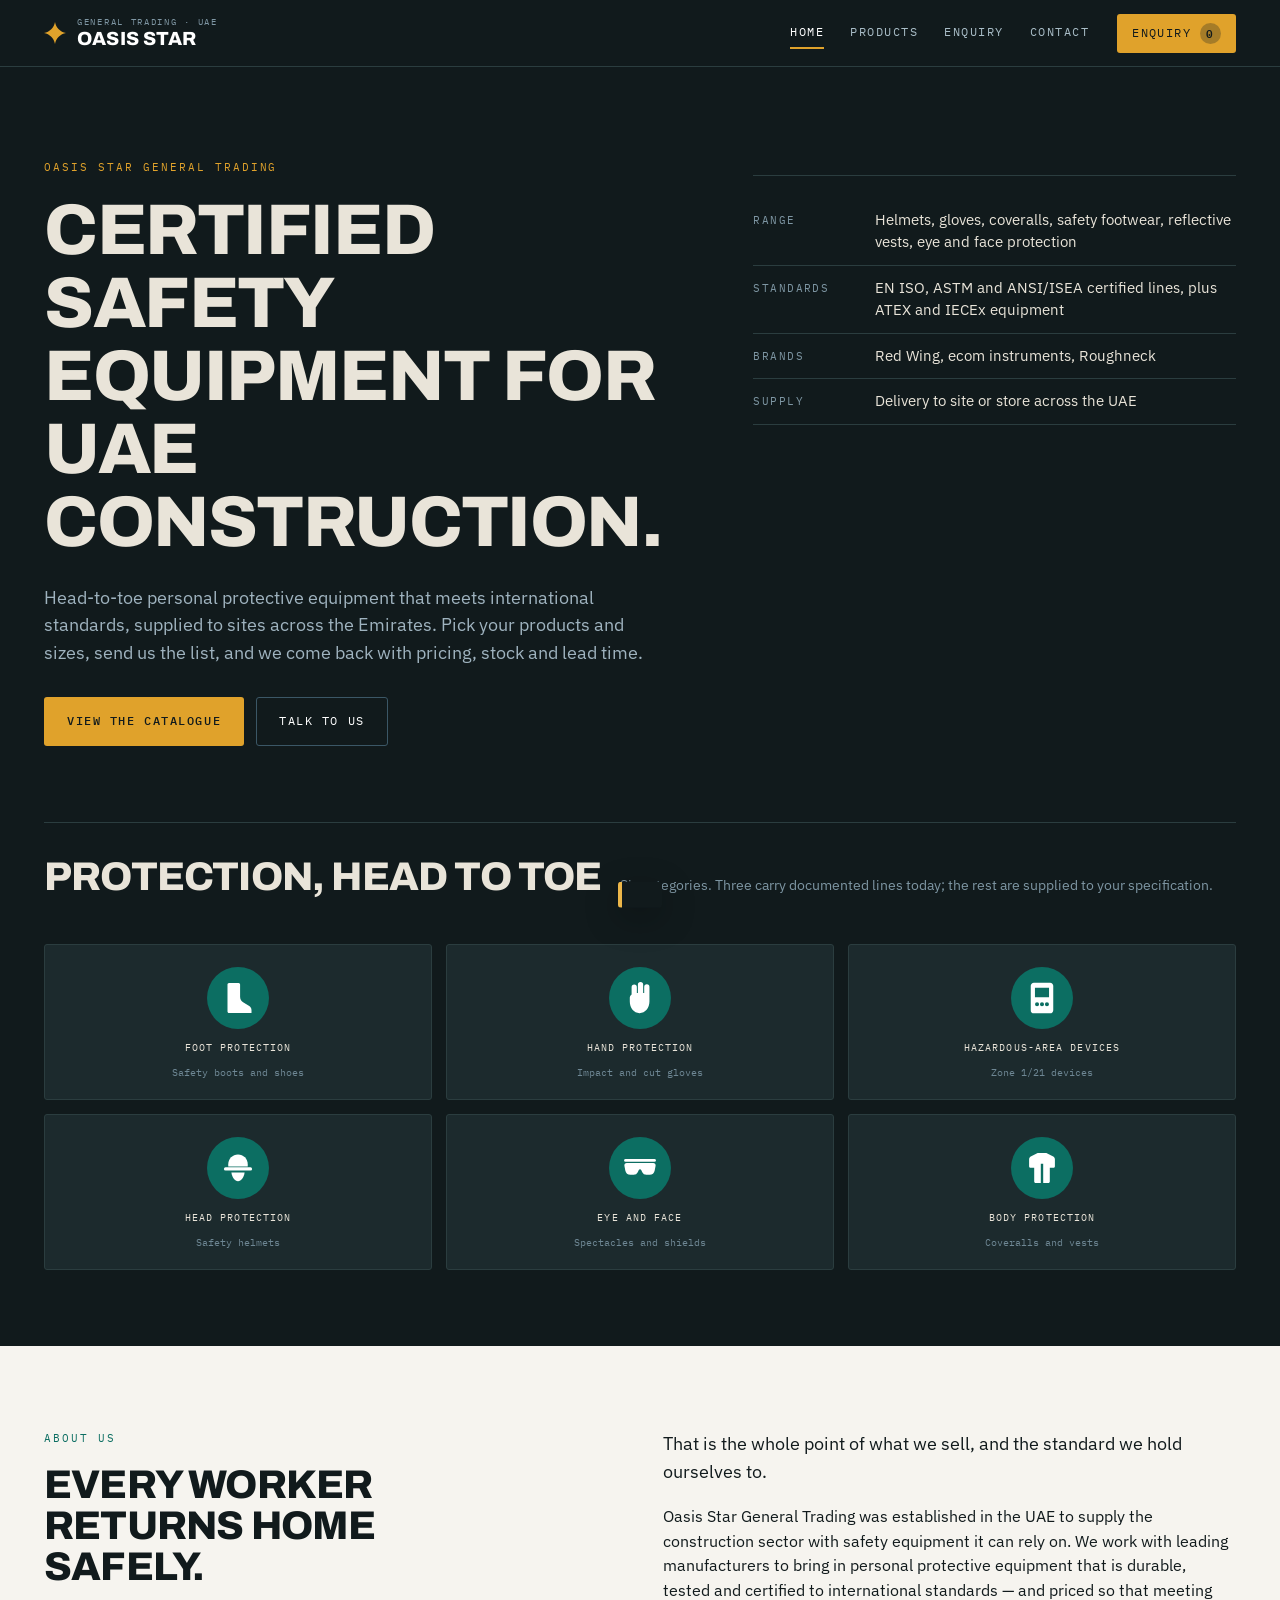
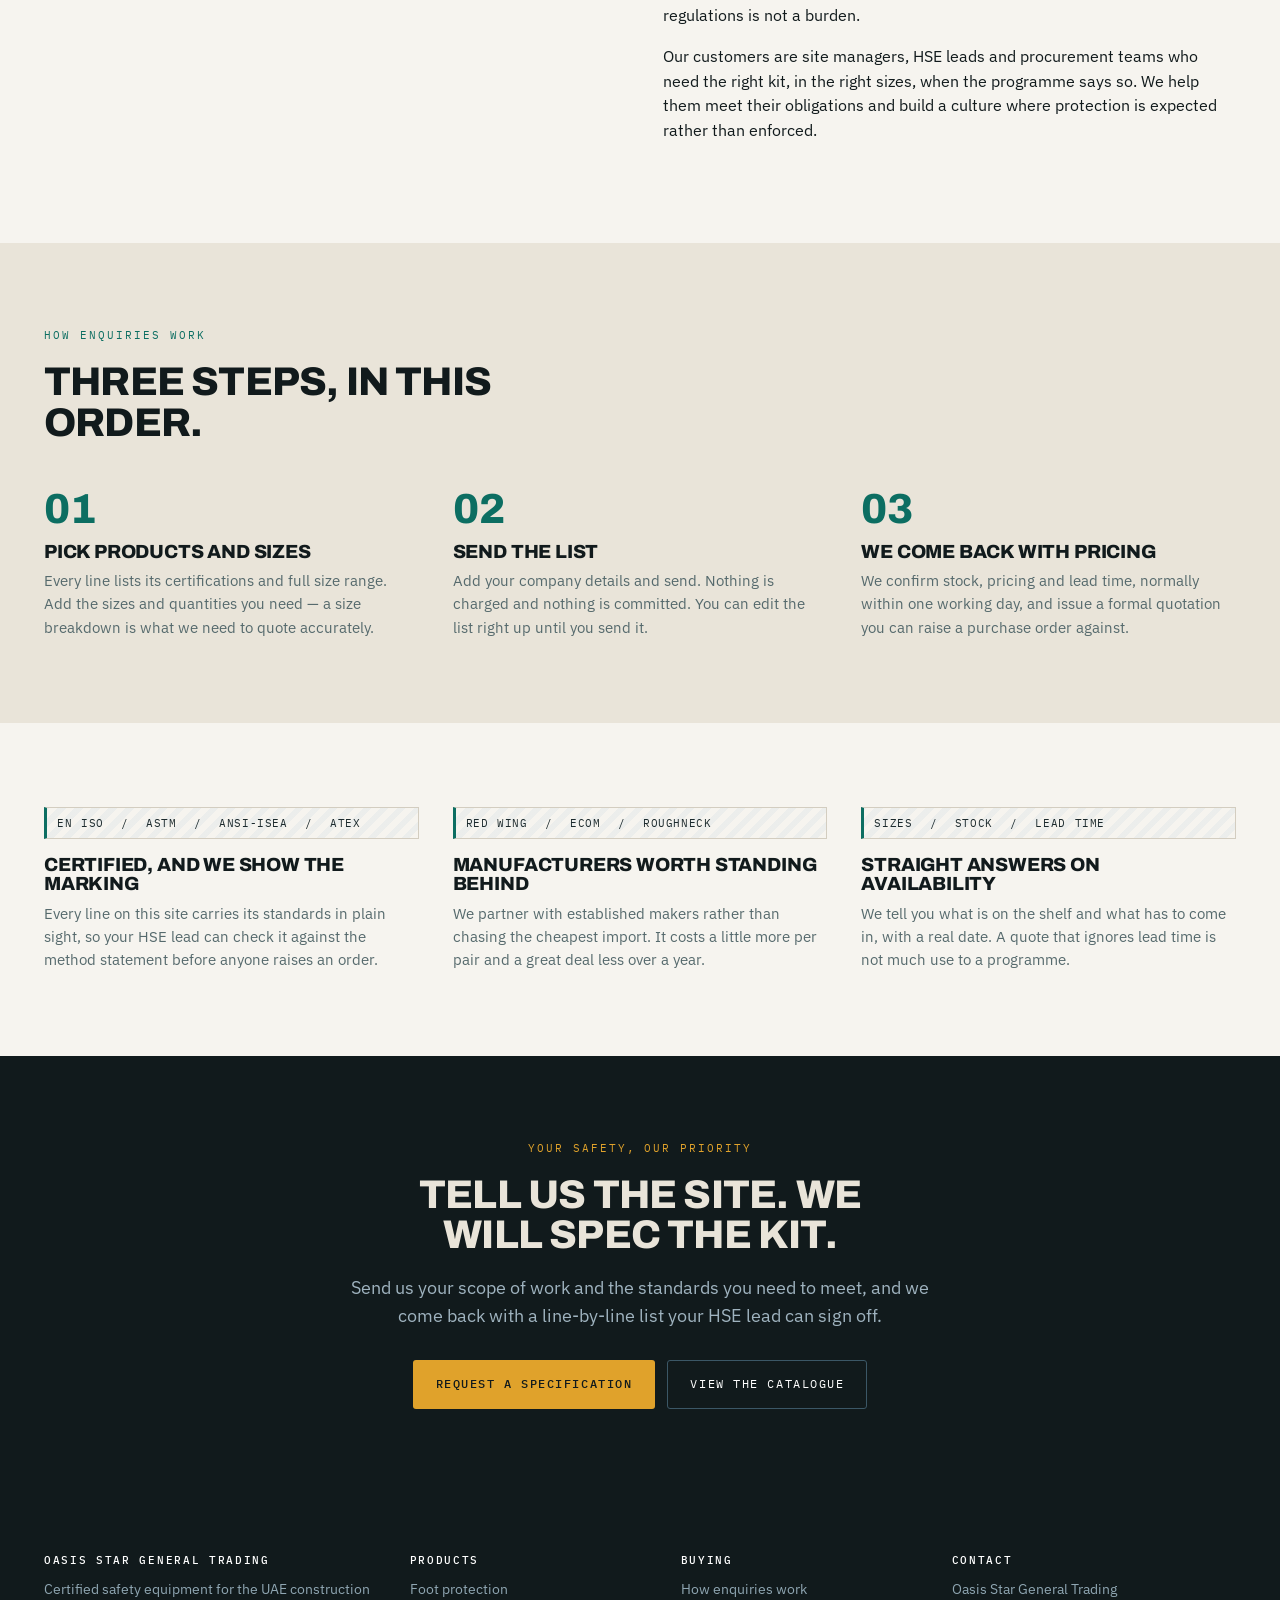
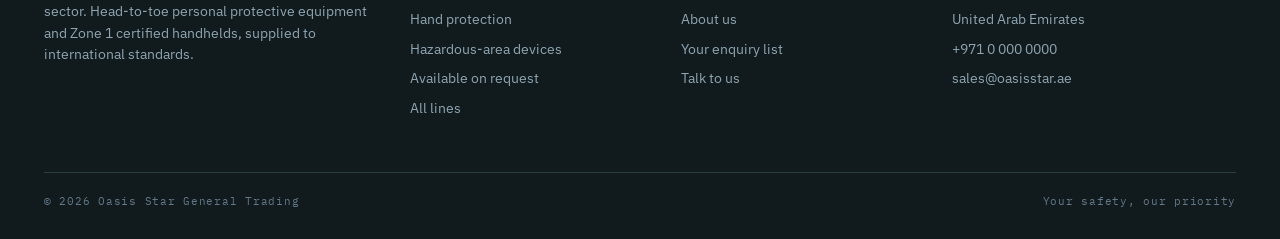
==== site/index.html @ 6cdf119e "Import Oasis Star site and remove discontinued Ex-Handy 10 Bring the site source into the repo at si" ====
<!DOCTYPE html>
<html lang="en">
<head>
<meta charset="utf-8">
<meta name="viewport" content="width=device-width, initial-scale=1">
<title>Oasis Star General Trading — certified safety equipment, UAE</title>
<meta name="description" content="Certified personal protective equipment for the UAE construction sector. Helmets, gloves, coveralls, safety footwear, reflective vests, eye and face protection, and Zone 1 certified handhelds.">
<meta property="og:title" content="Oasis Star General Trading — certified safety equipment, UAE">
<meta property="og:description" content="Certified personal protective equipment for the UAE construction sector. Helmets, gloves, coveralls, safety footwear, reflective vests, eye and face protection, and Zone 1 certified handhelds.">
<meta property="og:type" content="website">
<meta name="theme-color" content="#111A1C">
<link rel="icon" href="favicon.svg" type="image/svg+xml">
<link rel="preconnect" href="https://fonts.googleapis.com">
<link rel="preconnect" href="https://fonts.gstatic.com" crossorigin>
<link href="https://fonts.googleapis.com/css2?family=Archivo:wght@600;800&family=IBM+Plex+Mono:wght@400;500&family=IBM+Plex+Sans:wght@400;500;600&display=swap" rel="stylesheet">
<link rel="stylesheet" href="assets/css/site.css">
</head>
<body>
<a class="skip" href="#main">Skip to content</a>
<header class="masthead">
  <div class="masthead__in">
    <a class="brand" href="index.html">
      <svg class="brand__flame" viewBox="0 0 28 28" aria-hidden="true">
        <path fill="#E0A22B" d="M14 0c1.2 7.2 6.8 12.8 14 14-7.2 1.2-12.8 6.8-14 14-1.2-7.2-6.8-12.8-14-14C7.2 12.8 12.8 7.2 14 0z"/>
      </svg>
      <span class="brand__txt">
        <span class="brand__parent">General Trading &middot; UAE</span>
        <span class="brand__name">Oasis Star</span>
      </span>
    </a>
    <button class="burger" id="burger" aria-expanded="false" aria-controls="nav">Menu</button>
    <nav class="nav" id="nav" aria-label="Main">
      <a href="index.html" aria-current="page">Home</a>
      <a href="products.html">Products</a>
      <a href="enquiry.html">Enquiry</a>
      <a href="contact.html">Contact</a>
    </nav>
    <a class="tally" href="enquiry.html">
      <span class="tally__txt">Enquiry</span>
      <span class="tally__n" data-tally data-empty="true">0</span>
    </a>
  </div>
</header>

<main id="main">

  <section class="dark hero">
    <div class="wrap">
      <div class="hero__grid">
        <div>
          <span class="eyebrow">Oasis Star General Trading</span>
          <h1>Certified safety equipment for UAE construction.</h1>
          <p class="lede">Head-to-toe personal protective equipment that meets international standards, supplied to sites across the Emirates. Pick your products and sizes, send us the list, and we come back with pricing, stock and lead time.</p>
          <div class="actions">
            <a class="btn btn--primary" href="products.html">View the catalogue</a>
            <a class="btn btn--ghost" href="contact.html">Talk to us</a>
          </div>
        </div>

        <dl class="hero__facts">
          <div class="hero__fact"><dt>Range</dt><dd>Helmets, gloves, coveralls, safety footwear, reflective vests, eye and face protection</dd></div>
          <div class="hero__fact"><dt>Standards</dt><dd>EN ISO, ASTM and ANSI/ISEA certified lines, plus ATEX and IECEx equipment</dd></div>
          <div class="hero__fact"><dt>Brands</dt><dd>Red Wing, ecom instruments, Roughneck</dd></div>
          <div class="hero__fact"><dt>Supply</dt><dd>Delivery to site or store across the UAE</dd></div>
        </dl>
      </div>

      <!-- Category board: mandatory-action signage, used as the way in. -->
      <div class="gate">
        <div class="gate__head">
          <h2>Protection, head to toe</h2>
          <p>Six categories. Three carry documented lines today; the rest are supplied to your specification.</p>
        </div>
        <div class="gate__grid" style="grid-template-columns:repeat(3,1fr)">
          <a class="disc" href="products.html?cat=foot"><span class="disc__sign"><svg><use href="#pic-foot"></use></svg></span><span class="disc__label">Foot protection</span><span class="disc__n">Safety boots and shoes</span></a>
          <a class="disc" href="products.html?cat=hand"><span class="disc__sign"><svg><use href="#pic-hand"></use></svg></span><span class="disc__label">Hand protection</span><span class="disc__n">Impact and cut gloves</span></a>
          <a class="disc" href="products.html?cat=exdev"><span class="disc__sign"><svg><use href="#pic-gas"></use></svg></span><span class="disc__label">Hazardous-area devices</span><span class="disc__n">Zone 1/21 devices</span></a>
          <a class="disc" href="products.html?cat=head"><span class="disc__sign"><svg><use href="#pic-head"></use></svg></span><span class="disc__label">Head protection</span><span class="disc__n">Safety helmets</span></a>
          <a class="disc" href="products.html?cat=eye"><span class="disc__sign"><svg><use href="#pic-eye"></use></svg></span><span class="disc__label">Eye and face</span><span class="disc__n">Spectacles and shields</span></a>
          <a class="disc" href="products.html?cat=body"><span class="disc__sign"><svg><use href="#pic-body"></use></svg></span><span class="disc__label">Body protection</span><span class="disc__n">Coveralls and vests</span></a>
        </div>
      </div>
    </div>
  </section>

  <section class="section" id="about">
    <div class="wrap">
      <div class="split">
        <div>
          <span class="eyebrow eyebrow--blue">About us</span>
          <h2 style="max-width:16ch">Every worker returns home safely.</h2>
        </div>
        <div>
          <p class="lede" style="color:var(--ink)">That is the whole point of what we sell, and the standard we hold ourselves to.</p>
          <p>Oasis Star General Trading was established in the UAE to supply the construction sector with safety equipment it can rely on. We work with leading manufacturers to bring in personal protective equipment that is durable, tested and certified to international standards &mdash; and priced so that meeting regulations is not a burden.</p>
          <p>Our customers are site managers, HSE leads and procurement teams who need the right kit, in the right sizes, when the programme says so. We help them meet their obligations and build a culture where protection is expected rather than enforced.</p>
        </div>
      </div>
    </div>
  </section>

  <section class="section band" id="how">
    <div class="wrap">
      <span class="eyebrow eyebrow--blue">How enquiries work</span>
      <h2 style="max-width:20ch">Three steps, in this order.</h2>
      <div class="steps" style="margin-top:44px">
        <div class="step">
          <span class="step__n">01</span>
          <h3>Pick products and sizes</h3>
          <p>Every line lists its certifications and full size range. Add the sizes and quantities you need &mdash; a size breakdown is what we need to quote accurately.</p>
        </div>
        <div class="step">
          <span class="step__n">02</span>
          <h3>Send the list</h3>
          <p>Add your company details and send. Nothing is charged and nothing is committed. You can edit the list right up until you send it.</p>
        </div>
        <div class="step">
          <span class="step__n">03</span>
          <h3>We come back with pricing</h3>
          <p>We confirm stock, pricing and lead time, normally within one working day, and issue a formal quotation you can raise a purchase order against.</p>
        </div>
      </div>
    </div>
  </section>

  <section class="section">
    <div class="wrap">
      <div class="steps">
        <div class="step">
          <span class="marking">EN ISO &nbsp;/&nbsp; ASTM &nbsp;/&nbsp; ANSI-ISEA &nbsp;/&nbsp; ATEX</span>
          <h3 style="margin-top:16px">Certified, and we show the marking</h3>
          <p>Every line on this site carries its standards in plain sight, so your HSE lead can check it against the method statement before anyone raises an order.</p>
        </div>
        <div class="step">
          <span class="marking">Red Wing &nbsp;/&nbsp; ecom &nbsp;/&nbsp; Roughneck</span>
          <h3 style="margin-top:16px">Manufacturers worth standing behind</h3>
          <p>We partner with established makers rather than chasing the cheapest import. It costs a little more per pair and a great deal less over a year.</p>
        </div>
        <div class="step">
          <span class="marking">Sizes &nbsp;/&nbsp; Stock &nbsp;/&nbsp; Lead time</span>
          <h3 style="margin-top:16px">Straight answers on availability</h3>
          <p>We tell you what is on the shelf and what has to come in, with a real date. A quote that ignores lead time is not much use to a programme.</p>
        </div>
      </div>
    </div>
  </section>

  <section class="section dark">
    <div class="wrap" style="text-align:center">
      <span class="eyebrow">Your safety, our priority</span>
      <h2 style="max-width:20ch;margin:0 auto 18px">Tell us the site. We will spec the kit.</h2>
      <p class="lede" style="margin:0 auto 6px">Send us your scope of work and the standards you need to meet, and we come back with a line-by-line list your HSE lead can sign off.</p>
      <div class="actions" style="justify-content:center">
        <a class="btn btn--primary" href="contact.html">Request a specification</a>
        <a class="btn btn--ghost" href="products.html">View the catalogue</a>
      </div>
    </div>
  </section>

</main>

<footer class="foot">
  <div class="wrap">
    <div class="foot__grid">
      <div>
        <h4>Oasis Star General Trading</h4>
        <p>Certified safety equipment for the UAE construction sector. Head-to-toe personal protective equipment and Zone 1 certified handhelds, supplied to international standards.</p>
      </div>
      <div>
        <h4>Products</h4>
        <ul>
          <li><a href="products.html?cat=foot">Foot protection</a></li>
          <li><a href="products.html?cat=hand">Hand protection</a></li>
          <li><a href="products.html?cat=exdev">Hazardous-area devices</a></li>
          <li><a href="products.html#request">Available on request</a></li>
          <li><a href="products.html">All lines</a></li>
        </ul>
      </div>
      <div>
        <h4>Buying</h4>
        <ul>
          <li><a href="index.html#how">How enquiries work</a></li>
          <li><a href="index.html#about">About us</a></li>
          <li><a href="enquiry.html">Your enquiry list</a></li>
          <li><a href="contact.html">Talk to us</a></li>
        </ul>
      </div>
      <div>
        <h4>Contact</h4>
        <ul>
          <li>Oasis Star General Trading</li>
          <li>United Arab Emirates</li>
          <li><a href="tel:+9710000000">+971 0 000 0000</a></li>
          <li><a href="mailto:sales@oasisstar.ae">sales@oasisstar.ae</a></li>
        </ul>
      </div>
    </div>
    <div class="foot__bar">
      <span>&copy; 2026 Oasis Star General Trading</span>
      <span>Your safety, our priority</span>
    </div>
  </div>
</footer>

<div class="toast" id="toast" role="status" aria-live="polite"></div>

<script src="assets/js/icons.js"></script>
<script src="assets/js/data.js"></script>
<script src="assets/js/app.js"></script>
</body>
</html>
---- site/assets/css/site.css ----
/* ==========================================================================
   Oasis Star General Trading — safety equipment catalogue and enquiry builder
   Design tokens and components. Edit tokens here to re-skin the whole site.
   ========================================================================== */

:root {
  /* Colour ------------------------------------------------------------- */
  --ink:        #111A1C;   /* near-black slate                           */
  --steel:      #1C2A2D;   /* raised surfaces on dark                    */
  --slate:      #566A6D;   /* secondary text on light                    */
  --mandate:    #0C6E62;   /* oasis teal — pictograms, links             */
  --mandate-d:  #085248;
  --signal:     #E0A22B;   /* safety amber — primary action              */
  --signal-d:   #C4881A;
  --alert:      #C0392B;   /* validation errors only                     */
  --concrete:   #E9E4D9;   /* desert sand surface                        */
  --paper:      #F6F4EF;   /* page background                            */
  --line:       #D3CDC0;   /* hairlines on light                         */
  --line-dark:  #2B3D3F;   /* hairlines on dark                          */
  --amber:      #EDB74A;   /* highlight on dark only                     */
  --white:      #FFFFFF;

  /* Type --------------------------------------------------------------- */
  --f-display: 'Archivo', 'Arial Narrow', 'Helvetica Neue', sans-serif;
  --f-body:    'IBM Plex Sans', system-ui, -apple-system, sans-serif;
  --f-mono:    'IBM Plex Mono', ui-monospace, 'SF Mono', Menlo, monospace;

  /* Space -------------------------------------------------------------- */
  --gut: 24px;
  --max: 1240px;
  --radius: 3px;
}

/* Reset -------------------------------------------------------------- */
*, *::before, *::after { box-sizing: border-box; }
html { -webkit-text-size-adjust: 100%; scroll-behavior: smooth; }
body {
  margin: 0;
  background: var(--paper);
  color: var(--ink);
  font-family: var(--f-body);
  font-size: 16px;
  line-height: 1.55;
  -webkit-font-smoothing: antialiased;
}
img { max-width: 100%; display: block; }
a { color: inherit; }
button, input, select, textarea { font: inherit; color: inherit; }

@media (prefers-reduced-motion: reduce) {
  html { scroll-behavior: auto; }
  *, *::before, *::after {
    animation-duration: .01ms !important;
    transition-duration: .01ms !important;
  }
}

:focus-visible {
  outline: 3px solid var(--mandate);
  outline-offset: 2px;
}

.skip {
  position: absolute; left: -9999px; top: 0; z-index: 200;
  background: var(--mandate); color: #fff; padding: 12px 18px;
  font-family: var(--f-mono); font-size: 13px;
}
.skip:focus { left: 0; }

/* Typography --------------------------------------------------------- */
h1, h2, h3, h4 {
  font-family: var(--f-display);
  font-weight: 800;
  letter-spacing: -0.02em;
  line-height: 1.02;
  margin: 0 0 .5em;
  text-transform: uppercase;
}
h1 { font-size: clamp(38px, 5.6vw, 74px); }
h2 { font-size: clamp(26px, 3.2vw, 40px); }
h3 { font-size: 19px; letter-spacing: -0.01em; }
p  { margin: 0 0 1em; }

.eyebrow {
  font-family: var(--f-mono);
  font-size: 11px;
  letter-spacing: .18em;
  text-transform: uppercase;
  color: var(--signal);
  margin: 0 0 18px;
  display: block;
}
.eyebrow--blue { color: var(--mandate); }
.eyebrow--muted { color: var(--slate); }

.lede { font-size: 18px; color: var(--slate); max-width: 56ch; }
.dark .lede { color: #9FB3BF; }

/* Marking strip — the signature device.
   Mimics the compliance markings moulded into real PPE. ---------------- */
.marking {
  font-family: var(--f-mono);
  font-size: 10.5px;
  letter-spacing: .06em;
  text-transform: uppercase;
  color: var(--steel);
  border: 1px solid var(--line);
  border-left: 3px solid var(--mandate);
  background: repeating-linear-gradient(
    -45deg, transparent 0 6px, rgba(11,95,165,.045) 6px 12px);
  padding: 7px 10px;
  display: block;
  word-spacing: .1em;
}
.dark .marking {
  color: #B9CBD6;
  border-color: var(--line-dark);
  border-left-color: var(--mandate);
  background: repeating-linear-gradient(
    -45deg, transparent 0 6px, rgba(255,255,255,.035) 6px 12px);
}

/* Layout ------------------------------------------------------------- */
.wrap { max-width: var(--max); margin: 0 auto; padding: 0 var(--gut); }
.section { padding: 84px 0; }
.section--tight { padding: 56px 0; }
.dark { background: var(--ink); color: var(--concrete); }
.band { background: var(--concrete); }
.rule { height: 1px; background: var(--line); border: 0; margin: 0; }

/* Header ------------------------------------------------------------- */
.masthead {
  position: sticky; top: 0; z-index: 60;
  background: var(--ink);
  border-bottom: 1px solid var(--line-dark);
}
.masthead__in {
  max-width: var(--max); margin: 0 auto; padding: 0 var(--gut);
  height: 66px; display: flex; align-items: center; gap: 28px;
}
.brand { display: flex; align-items: center; gap: 11px; text-decoration: none; }
.brand__flame { width: 22px; height: 26px; flex: none; }
.brand__txt { display: flex; flex-direction: column; line-height: 1; }
.brand__parent {
  font-family: var(--f-mono); font-size: 8.5px; letter-spacing: .2em;
  color: #7E96A3; text-transform: uppercase; margin-bottom: 3px;
}
.brand__name {
  font-family: var(--f-display); font-weight: 800; font-size: 19px;
  letter-spacing: .01em; color: #fff; text-transform: uppercase;
}

.nav { display: flex; gap: 26px; margin-left: auto; }
.nav a {
  font-family: var(--f-mono); font-size: 11.5px; letter-spacing: .13em;
  text-transform: uppercase; color: #A9BDC7; text-decoration: none;
  padding: 6px 0; border-bottom: 2px solid transparent;
  transition: color .15s, border-color .15s;
}
.nav a:hover { color: #fff; }
.nav a[aria-current="page"] { color: #fff; border-bottom-color: var(--signal); }

.tally {
  display: inline-flex; align-items: center; gap: 9px;
  background: var(--signal); color: var(--ink); text-decoration: none;
  padding: 9px 15px; border-radius: var(--radius);
  font-family: var(--f-mono); font-size: 11.5px; letter-spacing: .12em;
  text-transform: uppercase; white-space: nowrap;
  transition: background .15s;
}
.tally:hover { background: var(--signal-d); }
.tally__n {
  background: var(--ink); color: #fff;
  min-width: 21px; height: 21px; border-radius: 11px;
  display: inline-grid; place-items: center;
  font-size: 11px; font-weight: 600; padding: 0 6px;
}
.tally__n[data-empty="true"] { background: rgba(16,25,31,.28); color: var(--ink); }

.burger {
  display: none; margin-left: auto; background: none; border: 1px solid var(--line-dark);
  color: #fff; padding: 8px 11px; border-radius: var(--radius); cursor: pointer;
  font-family: var(--f-mono); font-size: 11px; letter-spacing: .12em;
}

/* Hero --------------------------------------------------------------- */
.hero { padding: 92px 0 0; }
.hero h1 { max-width: 15ch; margin-bottom: 24px; }
.hero__grid { display: grid; grid-template-columns: 1.15fr .85fr; gap: 56px; align-items: start; }
.hero__facts { border-top: 1px solid var(--line-dark); padding-top: 22px; }
.hero__fact { display: flex; gap: 14px; padding: 11px 0; border-bottom: 1px solid var(--line-dark); }
.hero__fact dt {
  font-family: var(--f-mono); font-size: 10.5px; letter-spacing: .14em;
  text-transform: uppercase; color: #7E96A3; width: 108px; flex: none; padding-top: 3px;
}
.hero__fact dd { margin: 0; font-size: 14.5px; color: var(--concrete); }

.actions { display: flex; flex-wrap: wrap; gap: 12px; margin-top: 30px; }

/* Buttons ------------------------------------------------------------ */
.btn {
  display: inline-flex; align-items: center; gap: 9px;
  font-family: var(--f-mono); font-size: 12px; letter-spacing: .13em;
  text-transform: uppercase; text-decoration: none;
  padding: 14px 22px; border-radius: var(--radius);
  border: 1px solid transparent; cursor: pointer;
  transition: background .15s, color .15s, border-color .15s;
}
.btn--primary { background: var(--signal); color: var(--ink); font-weight: 500; }
.btn--primary:hover { background: var(--signal-d); }
.btn--ghost { background: transparent; color: #fff; border-color: #3B5766; }
.btn--ghost:hover { border-color: #fff; }
.btn--dark { background: var(--ink); color: #fff; }
.btn--dark:hover { background: var(--steel); }
.btn--quiet { background: transparent; color: var(--ink); border-color: var(--line); }
.btn--quiet:hover { border-color: var(--ink); }
.btn[disabled] { opacity: .45; cursor: not-allowed; }

/* Gate board — mandatory-action pictograms as navigation -------------- */
.gate { margin-top: 76px; border-top: 1px solid var(--line-dark); padding: 34px 0 76px; }
.gate__head { display: flex; align-items: baseline; gap: 18px; flex-wrap: wrap; margin-bottom: 26px; }
.gate__head p { margin: 0; font-size: 14px; color: #7E96A3; }
.gate__grid { display: grid; grid-template-columns: repeat(5, 1fr); gap: 14px; }
.disc {
  display: flex; flex-direction: column; align-items: center; gap: 12px;
  text-decoration: none; padding: 22px 8px 18px;
  border: 1px solid var(--line-dark); border-radius: var(--radius);
  background: var(--steel);
  transition: border-color .15s, transform .15s, background .15s;
}
.disc:hover { border-color: var(--mandate); background: #17394B; transform: translateY(-2px); }
.disc__sign {
  width: 62px; height: 62px; border-radius: 50%;
  background: var(--mandate); display: grid; place-items: center; flex: none;
}
.disc__sign svg { width: 36px; height: 36px; fill: #fff; }
.disc__label {
  font-family: var(--f-mono); font-size: 10px; letter-spacing: .11em;
  text-transform: uppercase; color: var(--concrete); text-align: center; line-height: 1.35;
}
.disc__n { font-size: 9.5px; color: #6E8794; font-family: var(--f-mono); }

/* Steps — numbered because the order carries meaning ------------------ */
.steps { display: grid; grid-template-columns: repeat(3, 1fr); gap: 34px; }
.step__n {
  font-family: var(--f-display); font-weight: 800; font-size: 42px;
  color: var(--mandate); line-height: 1; margin-bottom: 12px; display: block;
}
.step h3 { margin-bottom: 8px; }
.step p { font-size: 15px; color: var(--slate); margin: 0; }

/* Product sheets -------------------------------------------------------------- */
.quote { display: grid; grid-template-columns: 1.35fr .95fr; gap: 46px; align-items: start; }
.lines { border-top: 2px solid var(--ink); }
.line { display: grid; grid-template-columns: 54px 1fr auto; gap: 16px; padding: 18px 0; border-bottom: 1px solid var(--line); align-items: start; }
.line__sign { width: 46px; height: 46px; border-radius: 50%; background: var(--mandate); display: grid; place-items: center; }
.line__sign svg { width: 26px; height: 26px; fill: #fff; }
.line__name { font-weight: 600; margin: 0 0 4px; }
.line__meta { font-family: var(--f-mono); font-size: 11px; color: var(--slate); letter-spacing: .06em; margin: 0 0 9px; }
.line__ctrl { display: flex; align-items: center; gap: 12px; }
.link-danger {
  background: none; border: 0; padding: 0; cursor: pointer;
  font-family: var(--f-mono); font-size: 11px; letter-spacing: .1em;
  text-transform: uppercase; color: var(--slate); text-decoration: underline;
}
.link-danger:hover { color: var(--alert); }
.line__sum { text-align: right; font-family: var(--f-mono); font-size: 14px; white-space: nowrap; }

.totals { border-top: 2px solid var(--ink); margin-top: 26px; padding-top: 16px; }
.totals__row { display: flex; justify-content: space-between; padding: 7px 0; font-family: var(--f-mono); font-size: 13px; }
.totals__row--big { font-family: var(--f-display); font-weight: 800; font-size: 26px; padding-top: 14px; border-top: 1px solid var(--line); margin-top: 8px; }

.panel { background: #fff; border: 1px solid var(--line); border-radius: var(--radius); padding: 26px; }
.panel--sticky { position: sticky; top: 90px; }

.field { margin-bottom: 16px; }
.field label {
  display: block; font-family: var(--f-mono); font-size: 10.5px; letter-spacing: .14em;
  text-transform: uppercase; color: var(--slate); margin-bottom: 6px;
}
.field input, .field select, .field textarea {
  width: 100%; padding: 11px 12px; border: 1px solid var(--line);
  border-radius: var(--radius); background: var(--paper); font-size: 15px;
}
.field input:focus, .field select:focus, .field textarea:focus { background: #fff; }
.field textarea { min-height: 96px; resize: vertical; }
.field--half { display: grid; grid-template-columns: 1fr 1fr; gap: 14px; }
.hint { font-size: 12.5px; color: var(--slate); margin: 6px 0 0; }
.err { color: var(--alert); font-size: 12.5px; margin: 6px 0 0; display: none; font-family: var(--f-mono); }
.field[data-invalid="true"] input,
.field[data-invalid="true"] select { border-color: var(--alert); }
.field[data-invalid="true"] .err { display: block; }

.receipt { border: 1px solid var(--mandate); border-left: 4px solid var(--mandate); background: #fff; padding: 26px; }
.receipt__ref { font-family: var(--f-mono); font-size: 22px; letter-spacing: .08em; color: var(--mandate); margin: 6px 0 16px; }

/* Contact ------------------------------------------------------------ */
.split { display: grid; grid-template-columns: 1fr 1fr; gap: 46px; align-items: start; }
.deets { margin: 0; padding: 0; }
.deets > div { padding: 14px 0; border-bottom: 1px solid var(--line); }
.deets dt {
  font-family: var(--f-mono); font-size: 10.5px; letter-spacing: .14em;
  text-transform: uppercase; color: var(--slate); margin-bottom: 4px;
}
.deets dd { margin: 0; }
.deets a { color: var(--mandate); }

/* Footer ------------------------------------------------------------- */
.foot { background: var(--ink); color: #8FA6B2; padding: 62px 0 30px; font-size: 14px; }
.foot__grid { display: grid; grid-template-columns: 1.4fr 1fr 1fr 1.2fr; gap: 34px; }
.foot h4 {
  font-family: var(--f-mono); font-size: 10.5px; letter-spacing: .16em;
  color: #fff; text-transform: uppercase; font-weight: 500; margin: 0 0 14px;
}
.foot ul { list-style: none; margin: 0; padding: 0; }
.foot li { margin-bottom: 8px; }
.foot a { color: #8FA6B2; text-decoration: none; }
.foot a:hover { color: #fff; text-decoration: underline; }
.foot__bar {
  margin-top: 44px; padding-top: 20px; border-top: 1px solid var(--line-dark);
  display: flex; justify-content: space-between; gap: 18px; flex-wrap: wrap;
  font-family: var(--f-mono); font-size: 10.5px; letter-spacing: .07em; color: #63798A;
}

/* Toast -------------------------------------------------------------- */
.toast {
  position: fixed; left: 50%; bottom: 26px; transform: translate(-50%, 130%);
  background: var(--ink); color: #fff; padding: 13px 20px; border-radius: var(--radius);
  border-left: 4px solid var(--amber); z-index: 90;
  font-family: var(--f-mono); font-size: 12px; letter-spacing: .08em;
  transition: transform .22s ease; box-shadow: 0 10px 34px rgba(0,0,0,.28);
}
.toast[data-show="true"] { transform: translate(-50%, 0); }

/* Responsive --------------------------------------------------------- */
@media (max-width: 1020px) {
  .hero__grid, .quote, .split { grid-template-columns: 1fr; gap: 34px; }
  .gate__grid { grid-template-columns: repeat(4, 1fr); }
  .grid { grid-template-columns: repeat(2, 1fr); }
  .foot__grid { grid-template-columns: 1fr 1fr; }
  .panel--sticky, .filters { position: static; }
}

@media (max-width: 780px) {
  .nav { display: none; }
  .nav[data-open="true"] {
    display: flex; flex-direction: column; gap: 0;
    position: absolute; top: 66px; left: 0; right: 0;
    background: var(--ink); border-bottom: 1px solid var(--line-dark); padding: 8px var(--gut) 16px;
  }
  .nav[data-open="true"] a { padding: 13px 0; border-bottom: 1px solid var(--line-dark); }
  .burger { display: block; }
  .tally { margin-left: 10px; }
  .tally span.tally__txt { display: none; }
  .cat { grid-template-columns: 1fr; }
  .steps { grid-template-columns: 1fr; gap: 26px; }
  .section { padding: 56px 0; }
  .hero { padding: 56px 0 0; }
}

@media (max-width: 560px) {
  .gate__grid { grid-template-columns: repeat(2, 1fr); }
  .grid { grid-template-columns: 1fr; }
  .foot__grid { grid-template-columns: 1fr; }
  .field--half { grid-template-columns: 1fr; }
  .line { grid-template-columns: 1fr; }
  .line__sign { display: none; }
  .line__sum { text-align: left; }
}

@media print {
  .masthead, .foot, .toast, .btn, .add, .stepper, .link-danger { display: none !important; }
  body { background: #fff; }
}

/* ==========================================================================
   Product sheets — the catalogue is four documented lines, so each one gets
   a full datasheet block rather than a card in a grid.
   ========================================================================== */

.chips { display: flex; flex-wrap: wrap; gap: 8px; margin: 0 0 8px; padding: 0; list-style: none; }
.chip {
  display: inline-flex; align-items: center; gap: 8px;
  font-family: var(--f-mono); font-size: 11px; letter-spacing: .1em;
  text-transform: uppercase; text-decoration: none; color: var(--ink);
  border: 1px solid var(--line); border-radius: 100px; padding: 8px 14px;
  background: #fff; transition: border-color .15s, background .15s;
}
.chip:hover { border-color: var(--mandate); }
.chip__n { color: var(--slate); }

.sheet {
  display: grid; grid-template-columns: 268px 1fr; gap: 0;
  background: #fff; border: 1px solid var(--line); border-radius: var(--radius);
  overflow: hidden; margin-bottom: 22px;
}
/* Image slot. Replace .sheet__sign with <img class="sheet__photo" src="…">
   once manufacturer imagery is licensed. */
.sheet__panel {
  background: var(--concrete); border-right: 1px solid var(--line);
  padding: 26px 22px; display: flex; flex-direction: column; gap: 16px; align-items: center;
  text-align: center; justify-content: center;
}
.sheet__sign {
  width: 92px; height: 92px; border-radius: 50%; background: var(--mandate);
  display: grid; place-items: center; flex: none;
}
.sheet__sign svg { width: 52px; height: 52px; fill: #fff; }
.sheet__photo { width: 100%; height: auto; object-fit: contain; }
.sheet__brand {
  font-family: var(--f-display); font-weight: 800; font-size: 17px;
  text-transform: uppercase; letter-spacing: .01em;
}
.sheet__origin {
  font-family: var(--f-mono); font-size: 10.5px; letter-spacing: .12em;
  text-transform: uppercase; color: var(--slate);
}
.sheet__body { padding: 26px; display: flex; flex-direction: column; gap: 15px; }
.sheet__eyebrow {
  font-family: var(--f-mono); font-size: 10.5px; letter-spacing: .14em;
  text-transform: uppercase; color: var(--slate);
}
.sheet__name {
  font-family: var(--f-display); font-weight: 800; font-size: 26px;
  text-transform: uppercase; letter-spacing: -.015em; line-height: 1.05; margin: 0;
}
.sheet__lede { margin: 0; color: var(--slate); font-size: 15.5px; max-width: 62ch; }

.specs {
  margin: 0; display: grid; grid-template-columns: 1fr 1fr;
  gap: 0 30px; border-top: 1px solid var(--line);
}
.specs > div {
  display: grid; grid-template-columns: 116px 1fr; gap: 12px;
  padding: 9px 0; border-bottom: 1px solid var(--line); align-items: start;
}
.specs dt {
  font-family: var(--f-mono); font-size: 10px; letter-spacing: .11em;
  text-transform: uppercase; color: var(--slate); padding-top: 2px;
}
.specs dd { margin: 0; font-size: 14px; }

.pick {
  display: flex; align-items: flex-end; gap: 12px; flex-wrap: wrap;
  border-top: 1px solid var(--line); padding-top: 17px; margin-top: 2px;
}
.pick__field { display: flex; flex-direction: column; gap: 6px; }
.pick__label {
  font-family: var(--f-mono); font-size: 10px; letter-spacing: .13em;
  text-transform: uppercase; color: var(--slate);
}
.pick select {
  padding: 10px 12px; border: 1px solid var(--line); border-radius: var(--radius);
  background: #fff; font-size: 14px; min-width: 148px; height: 36px;
}
.pick .stepper { height: 36px; }
.pick .stepper button { height: 34px; }
.pick .add { flex: 0 0 auto; min-width: 168px; height: 36px; }

/* Request-only categories ------------------------------------------------ */
.req { display: grid; grid-template-columns: repeat(3, 1fr); gap: 18px; }
.req__item {
  background: #fff; border: 1px solid var(--line); border-radius: var(--radius);
  padding: 22px; display: flex; flex-direction: column; gap: 13px;
}
.req__sign {
  width: 54px; height: 54px; border-radius: 50%; background: var(--mandate);
  display: grid; place-items: center;
}
.req__sign svg { width: 30px; height: 30px; fill: #fff; }
.req__item h3 { margin: 0; }
.req__item p { margin: 0; font-size: 14.5px; color: var(--slate); flex: 1; }

/* Enquiry lines ---------------------------------------------------------- */
.line__size {
  display: inline-block; font-family: var(--f-mono); font-size: 11px;
  letter-spacing: .08em; text-transform: uppercase;
  background: var(--concrete); border: 1px solid var(--line);
  padding: 3px 9px; border-radius: 2px; margin-bottom: 9px;
}
.tallybar {
  display: flex; gap: 26px; flex-wrap: wrap;
  border-top: 2px solid var(--ink); margin-top: 26px; padding-top: 16px;
}
.tallybar div { display: flex; flex-direction: column; gap: 4px; }
.tallybar dt {
  font-family: var(--f-mono); font-size: 10px; letter-spacing: .13em;
  text-transform: uppercase; color: var(--slate);
}
.tallybar dd {
  margin: 0; font-family: var(--f-display); font-weight: 800; font-size: 30px; line-height: 1;
}

@media (max-width: 1020px) {
  .req { grid-template-columns: repeat(2, 1fr); }
  .sheet { grid-template-columns: 200px 1fr; }
}
@media (max-width: 780px) {
  .sheet { grid-template-columns: 1fr; }
  .sheet__panel { border-right: 0; border-bottom: 1px solid var(--line); flex-direction: row; }
  .specs { grid-template-columns: 1fr; }
}
@media (max-width: 560px) {
  .req { grid-template-columns: 1fr; }
  .pick { flex-direction: column; align-items: stretch; }
  .pick .add { width: 100%; justify-content: center; }
}
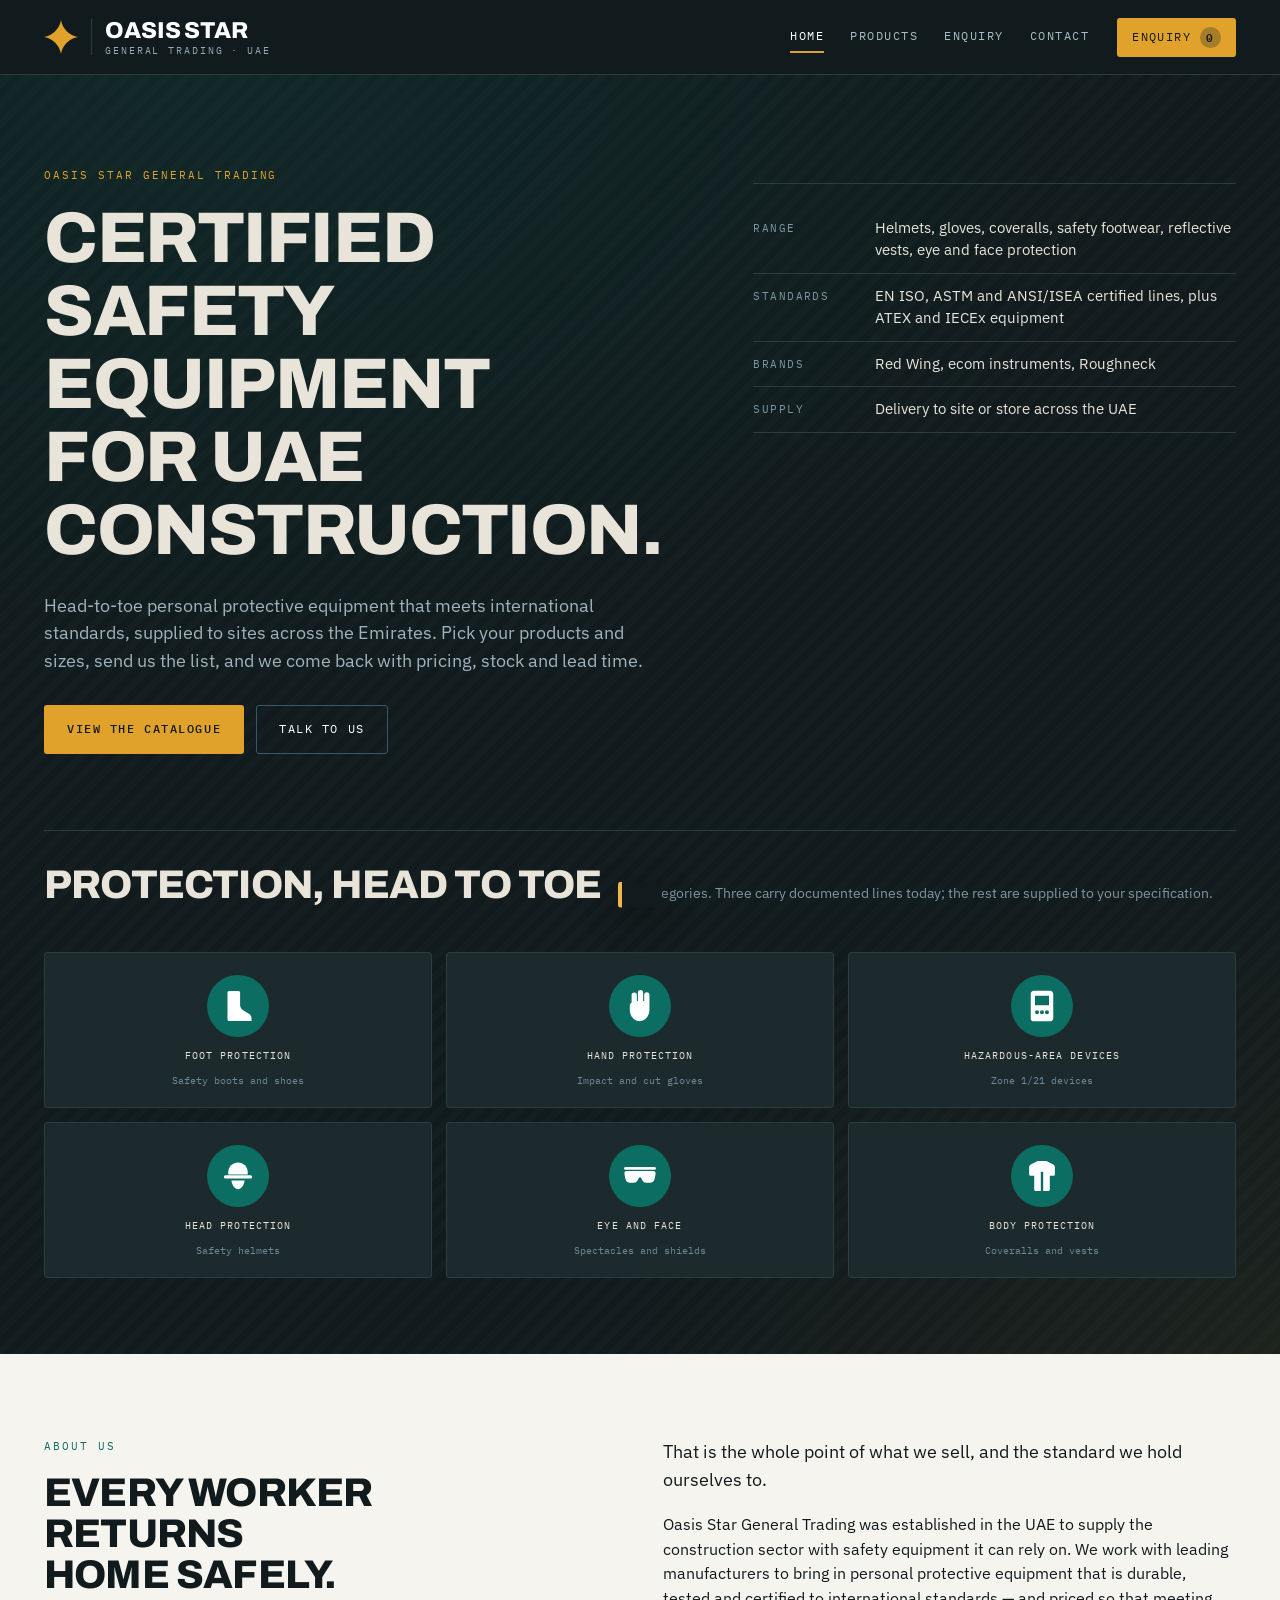
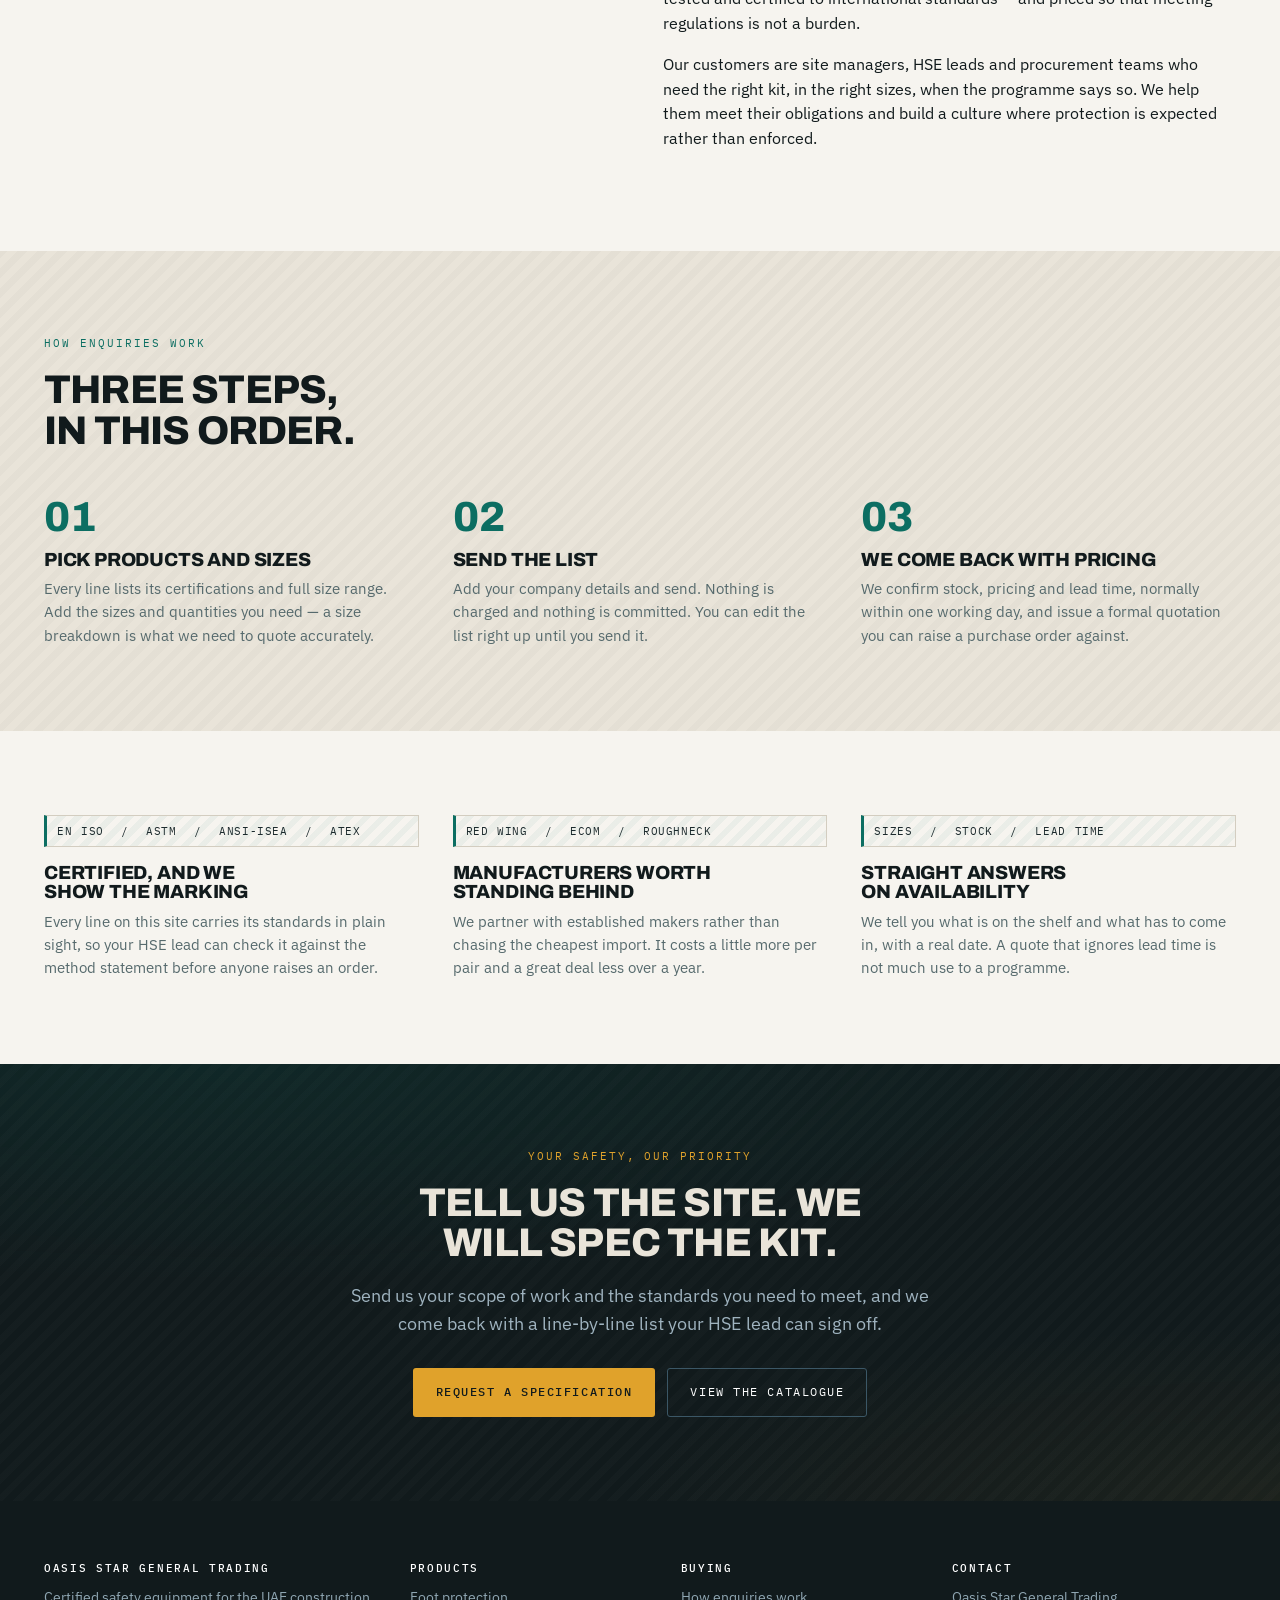
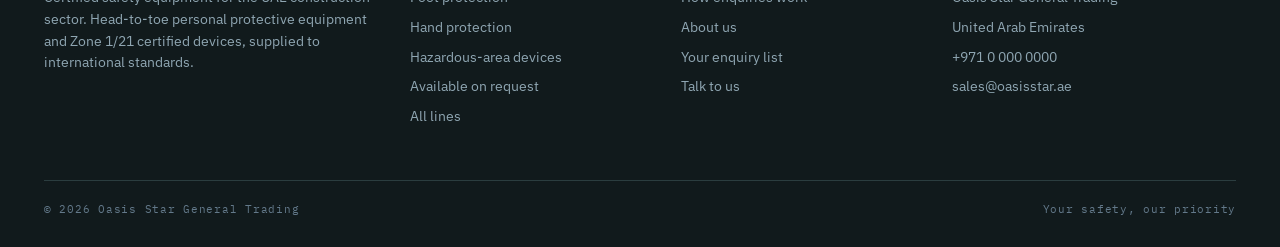
==== commit cd8759a1: "Answer the CEO's design requests without spending the add-ons Four pre-meeting requests, none of the" ====
--- a/site/index.html
+++ b/site/index.html
@@ -4,10 +4,18 @@
 <meta charset="utf-8">
 <meta name="viewport" content="width=device-width, initial-scale=1">
 <title>Oasis Star General Trading — certified safety equipment, UAE</title>
-<meta name="description" content="Certified personal protective equipment for the UAE construction sector. Helmets, gloves, coveralls, safety footwear, reflective vests, eye and face protection, and Zone 1 certified handhelds.">
+<meta name="description" content="Certified personal protective equipment for the UAE construction sector. Helmets, gloves, coveralls, safety footwear, reflective vests, eye and face protection, and Zone 1/21 certified devices.">
 <meta property="og:title" content="Oasis Star General Trading — certified safety equipment, UAE">
-<meta property="og:description" content="Certified personal protective equipment for the UAE construction sector. Helmets, gloves, coveralls, safety footwear, reflective vests, eye and face protection, and Zone 1 certified handhelds.">
+<meta property="og:description" content="Certified personal protective equipment for the UAE construction sector. Helmets, gloves, coveralls, safety footwear, reflective vests, eye and face protection, and Zone 1/21 certified devices.">
 <meta property="og:type" content="website">
+<meta property="og:site_name" content="Oasis Star General Trading">
+<meta property="og:url" content="https://oasisstargt.com/">
+<link rel="canonical" href="https://oasisstargt.com/">
+<meta property="og:image" content="https://oasisstargt.com/assets/og-card.png">
+<meta property="og:image:width" content="1200">
+<meta property="og:image:height" content="630">
+<meta property="og:image:alt" content="Oasis Star General Trading — certified safety equipment for UAE construction. EN ISO, ASTM, ANSI-ISEA and ATEX.">
+<meta name="twitter:card" content="summary_large_image">
 <meta name="theme-color" content="#111A1C">
 <link rel="icon" href="favicon.svg" type="image/svg+xml">
 <link rel="preconnect" href="https://fonts.googleapis.com">
@@ -19,13 +27,18 @@
 <a class="skip" href="#main">Skip to content</a>
 <header class="masthead">
   <div class="masthead__in">
-    <a class="brand" href="index.html">
-      <svg class="brand__flame" viewBox="0 0 28 28" aria-hidden="true">
-        <path fill="#E0A22B" d="M14 0c1.2 7.2 6.8 12.8 14 14-7.2 1.2-12.8 6.8-14 14-1.2-7.2-6.8-12.8-14-14C7.2 12.8 12.8 7.2 14 0z"/>
-      </svg>
+    <a class="brand" href="index.html" aria-label="Oasis Star General Trading — home">
+      <!-- Logo drop-in point. When the client supplies a logo file, replace the
+           <svg> below with her SVG (or an <img>) and size it via .brand__mark.
+           Nothing outside this span needs to change. -->
+      <span class="brand__mark">
+        <svg class="brand__flame" viewBox="0 0 28 28" aria-hidden="true">
+          <path fill="#E0A22B" d="M14 0c1.2 7.2 6.8 12.8 14 14-7.2 1.2-12.8 6.8-14 14-1.2-7.2-6.8-12.8-14-14C7.2 12.8 12.8 7.2 14 0z"/>
+        </svg>
+      </span>
       <span class="brand__txt">
+        <span class="brand__name">Oasis Star</span>
         <span class="brand__parent">General Trading &middot; UAE</span>
-        <span class="brand__name">Oasis Star</span>
       </span>
     </a>
     <button class="burger" id="burger" aria-expanded="false" aria-controls="nav">Menu</button>
@@ -71,7 +84,7 @@
           <h2>Protection, head to toe</h2>
           <p>Six categories. Three carry documented lines today; the rest are supplied to your specification.</p>
         </div>
-        <div class="gate__grid" style="grid-template-columns:repeat(3,1fr)">
+        <div class="gate__grid">
           <a class="disc" href="products.html?cat=foot"><span class="disc__sign"><svg><use href="#pic-foot"></use></svg></span><span class="disc__label">Foot protection</span><span class="disc__n">Safety boots and shoes</span></a>
           <a class="disc" href="products.html?cat=hand"><span class="disc__sign"><svg><use href="#pic-hand"></use></svg></span><span class="disc__label">Hand protection</span><span class="disc__n">Impact and cut gloves</span></a>
           <a class="disc" href="products.html?cat=exdev"><span class="disc__sign"><svg><use href="#pic-gas"></use></svg></span><span class="disc__label">Hazardous-area devices</span><span class="disc__n">Zone 1/21 devices</span></a>
@@ -87,7 +100,7 @@
     <div class="wrap">
       <div class="split">
         <div>
-          <span class="eyebrow eyebrow--blue">About us</span>
+          <span class="eyebrow eyebrow--mandate">About us</span>
           <h2 style="max-width:16ch">Every worker returns home safely.</h2>
         </div>
         <div>
@@ -101,7 +114,7 @@
 
   <section class="section band" id="how">
     <div class="wrap">
-      <span class="eyebrow eyebrow--blue">How enquiries work</span>
+      <span class="eyebrow eyebrow--mandate">How enquiries work</span>
       <h2 style="max-width:20ch">Three steps, in this order.</h2>
       <div class="steps" style="margin-top:44px">
         <div class="step">
@@ -164,7 +177,7 @@
     <div class="foot__grid">
       <div>
         <h4>Oasis Star General Trading</h4>
-        <p>Certified safety equipment for the UAE construction sector. Head-to-toe personal protective equipment and Zone 1 certified handhelds, supplied to international standards.</p>
+        <p>Certified safety equipment for the UAE construction sector. Head-to-toe personal protective equipment and Zone 1/21 certified devices, supplied to international standards.</p>
       </div>
       <div>
         <h4>Products</h4>
--- a/site/assets/css/site.css
+++ b/site/assets/css/site.css
@@ -29,6 +29,15 @@
   --gut: 24px;
   --max: 1240px;
   --radius: 3px;
+
+  /* Surface texture ----------------------------------------------------
+     Derived from the palette above — no image assets, no extra requests.
+     This is depth on existing surfaces, NOT the product/background
+     photography treatment, which is a separate piece of work.           */
+  --hatch-dark:  repeating-linear-gradient(
+                   -45deg, transparent 0 7px, rgba(255,255,255,.016) 7px 14px);
+  --hatch-light: repeating-linear-gradient(
+                   -45deg, transparent 0 7px, rgba(17,26,28,.022) 7px 14px);
 }
 
 /* Reset -------------------------------------------------------------- */
@@ -75,7 +84,9 @@
   line-height: 1.02;
   margin: 0 0 .5em;
   text-transform: uppercase;
-}
+  text-wrap: balance;   /* no single orphaned word on the last line */
+}
+p, .lede { text-wrap: pretty; }
 h1 { font-size: clamp(38px, 5.6vw, 74px); }
 h2 { font-size: clamp(26px, 3.2vw, 40px); }
 h3 { font-size: 19px; letter-spacing: -0.01em; }
@@ -90,7 +101,7 @@
   margin: 0 0 18px;
   display: block;
 }
-.eyebrow--blue { color: var(--mandate); }
+.eyebrow--mandate { color: var(--mandate); }
 .eyebrow--muted { color: var(--slate); }
 
 .lede { font-size: 18px; color: var(--slate); max-width: 56ch; }
@@ -107,7 +118,7 @@
   border: 1px solid var(--line);
   border-left: 3px solid var(--mandate);
   background: repeating-linear-gradient(
-    -45deg, transparent 0 6px, rgba(11,95,165,.045) 6px 12px);
+    -45deg, transparent 0 6px, rgba(12,110,98,.05) 6px 12px);
   padding: 7px 10px;
   display: block;
   word-spacing: .1em;
@@ -121,11 +132,31 @@
 }
 
 /* Layout ------------------------------------------------------------- */
-.wrap { max-width: var(--max); margin: 0 auto; padding: 0 var(--gut); }
+.wrap { max-width: var(--max); margin: 0 auto; padding: 0 var(--gut); position: relative; z-index: 1; }
 .section { padding: 84px 0; }
 .section--tight { padding: 56px 0; }
-.dark { background: var(--ink); color: var(--concrete); }
-.band { background: var(--concrete); }
+
+/* Dark and banded surfaces carry a faint hatch plus a soft ambient wash so
+   they read as material rather than flat fill. Both are token-derived. */
+.dark {
+  background: var(--ink); color: var(--concrete);
+  position: relative; isolation: isolate;
+}
+.dark::before {
+  content: ''; position: absolute; inset: 0; z-index: 0; pointer-events: none;
+  background:
+    radial-gradient(120% 80% at 18% 0%, rgba(12,110,98,.16), transparent 62%),
+    radial-gradient(90% 70% at 100% 100%, rgba(224,162,43,.055), transparent 58%),
+    var(--hatch-dark);
+}
+.band {
+  background: var(--concrete);
+  position: relative; isolation: isolate;
+}
+.band::before {
+  content: ''; position: absolute; inset: 0; z-index: 0; pointer-events: none;
+  background: var(--hatch-light);
+}
 .rule { height: 1px; background: var(--line); border: 0; margin: 0; }
 
 /* Header ------------------------------------------------------------- */
@@ -136,18 +167,28 @@
 }
 .masthead__in {
   max-width: var(--max); margin: 0 auto; padding: 0 var(--gut);
-  height: 66px; display: flex; align-items: center; gap: 28px;
-}
-.brand { display: flex; align-items: center; gap: 11px; text-decoration: none; }
-.brand__flame { width: 22px; height: 26px; flex: none; }
-.brand__txt { display: flex; flex-direction: column; line-height: 1; }
+  height: 74px; display: flex; align-items: center; gap: 28px;
+}
+
+/* Brand lockup — the company name leads, the descriptor supports it.
+   .brand__mark is the single drop-in point for a supplied logo file. */
+.brand { display: flex; align-items: center; gap: 13px; text-decoration: none; }
+.brand__mark {
+  display: grid; place-items: center; flex: none;
+  width: 34px; height: 34px;
+}
+.brand__flame { width: 100%; height: 100%; }
+.brand__txt {
+  display: flex; flex-direction: column; gap: 4px; line-height: 1;
+  padding-left: 13px; border-left: 1px solid var(--line-dark);
+}
+.brand__name {
+  font-family: var(--f-display); font-weight: 800; font-size: 23px;
+  letter-spacing: -.005em; color: #fff; text-transform: uppercase;
+}
 .brand__parent {
-  font-family: var(--f-mono); font-size: 8.5px; letter-spacing: .2em;
-  color: #7E96A3; text-transform: uppercase; margin-bottom: 3px;
-}
-.brand__name {
-  font-family: var(--f-display); font-weight: 800; font-size: 19px;
-  letter-spacing: .01em; color: #fff; text-transform: uppercase;
+  font-family: var(--f-mono); font-size: 9.5px; letter-spacing: .2em;
+  color: #93AAB6; text-transform: uppercase;
 }
 
 .nav { display: flex; gap: 26px; margin-left: auto; }
@@ -220,7 +261,8 @@
 .gate { margin-top: 76px; border-top: 1px solid var(--line-dark); padding: 34px 0 76px; }
 .gate__head { display: flex; align-items: baseline; gap: 18px; flex-wrap: wrap; margin-bottom: 26px; }
 .gate__head p { margin: 0; font-size: 14px; color: #7E96A3; }
-.gate__grid { display: grid; grid-template-columns: repeat(5, 1fr); gap: 14px; }
+/* Six categories read best three-up — two even rows of pictogram discs. */
+.gate__grid { display: grid; grid-template-columns: repeat(3, 1fr); gap: 14px; }
 .disc {
   display: flex; flex-direction: column; align-items: center; gap: 12px;
   text-decoration: none; padding: 22px 8px 18px;
@@ -228,7 +270,7 @@
   background: var(--steel);
   transition: border-color .15s, transform .15s, background .15s;
 }
-.disc:hover { border-color: var(--mandate); background: #17394B; transform: translateY(-2px); }
+.disc:hover { border-color: var(--mandate); background: #14343A; transform: translateY(-2px); }
 .disc__sign {
   width: 62px; height: 62px; border-radius: 50%;
   background: var(--mandate); display: grid; place-items: center; flex: none;
@@ -345,7 +387,7 @@
   .nav { display: none; }
   .nav[data-open="true"] {
     display: flex; flex-direction: column; gap: 0;
-    position: absolute; top: 66px; left: 0; right: 0;
+    position: absolute; top: 74px; left: 0; right: 0;
     background: var(--ink); border-bottom: 1px solid var(--line-dark); padding: 8px var(--gut) 16px;
   }
   .nav[data-open="true"] a { padding: 13px 0; border-bottom: 1px solid var(--line-dark); }
@@ -359,6 +401,12 @@
 }
 
 @media (max-width: 560px) {
+  /* Keep the name readable at 360px; the descriptor and divider give way first. */
+  .brand__name { font-size: 18px; }
+  .brand__parent { display: none; }
+  .brand__txt { padding-left: 0; border-left: 0; }
+  .brand__mark { width: 28px; height: 28px; }
+  .brand { gap: 9px; }
   .gate__grid { grid-template-columns: repeat(2, 1fr); }
   .grid { grid-template-columns: 1fr; }
   .foot__grid { grid-template-columns: 1fr; }
@@ -505,3 +553,67 @@
   .pick { flex-direction: column; align-items: stretch; }
   .pick .add { width: 100%; justify-content: center; }
 }
+
+/* ==========================================================================
+   Scroll reveal pass — SEPARATELY QUOTED ADD-ON, SHIPPED DISABLED.
+
+   Nothing in this block applies unless <body> carries the `motion` class.
+   The default build is completely static, so this costs nothing visually
+   and nothing at runtime until enabled.
+
+   To enable:
+     · permanently — add class="motion" to <body>
+     · for a demo  — append ?motion=1 to any URL (app.js reads it)
+
+   Reduced motion is honoured twice over: the global
+   prefers-reduced-motion block near the top of this file zeroes every
+   animation duration, and app.js refuses to start the observer at all.
+
+   Transform and opacity only — both compositor-friendly, so no layout
+   thrash on scroll.
+   ========================================================================== */
+
+.motion [data-reveal] {
+  opacity: 0;
+  transform: translate3d(0, 18px, 0);
+  will-change: opacity, transform;
+}
+
+.motion [data-reveal][data-inview="true"] {
+  opacity: 1;
+  transform: none;
+  transition:
+    opacity .55s cubic-bezier(.22, .61, .36, 1),
+    transform .55s cubic-bezier(.22, .61, .36, 1);
+  transition-delay: var(--reveal-delay, 0ms);
+}
+
+/* Once revealed, drop the compositor hint so long pages don't hold layers. */
+.motion [data-reveal][data-inview="true"].is-settled { will-change: auto; }
+
+/* Hero copy and facts enter on load rather than on scroll — they are already
+   in view, and waiting for an intersection would read as a stall. */
+.motion .hero__grid > div > *,
+.motion .hero__facts { animation: os-rise .6s cubic-bezier(.22,.61,.36,1) both; }
+.motion .hero__grid > div > *:nth-child(1) { animation-delay: .04s; }
+.motion .hero__grid > div > *:nth-child(2) { animation-delay: .10s; }
+.motion .hero__grid > div > *:nth-child(3) { animation-delay: .16s; }
+.motion .hero__grid > div > *:nth-child(4) { animation-delay: .22s; }
+.motion .hero__facts                       { animation-delay: .28s; }
+
+@keyframes os-rise {
+  from { opacity: 0; transform: translate3d(0, 16px, 0); }
+  to   { opacity: 1; transform: none; }
+}
+
+/* Belt-and-braces: if the OS asks for reduced motion, show everything at rest
+   even when the flag is on and even if JS never runs. */
+@media (prefers-reduced-motion: reduce) {
+  .motion [data-reveal],
+  .motion .hero__grid > div > *,
+  .motion .hero__facts {
+    opacity: 1 !important;
+    transform: none !important;
+    animation: none !important;
+  }
+}
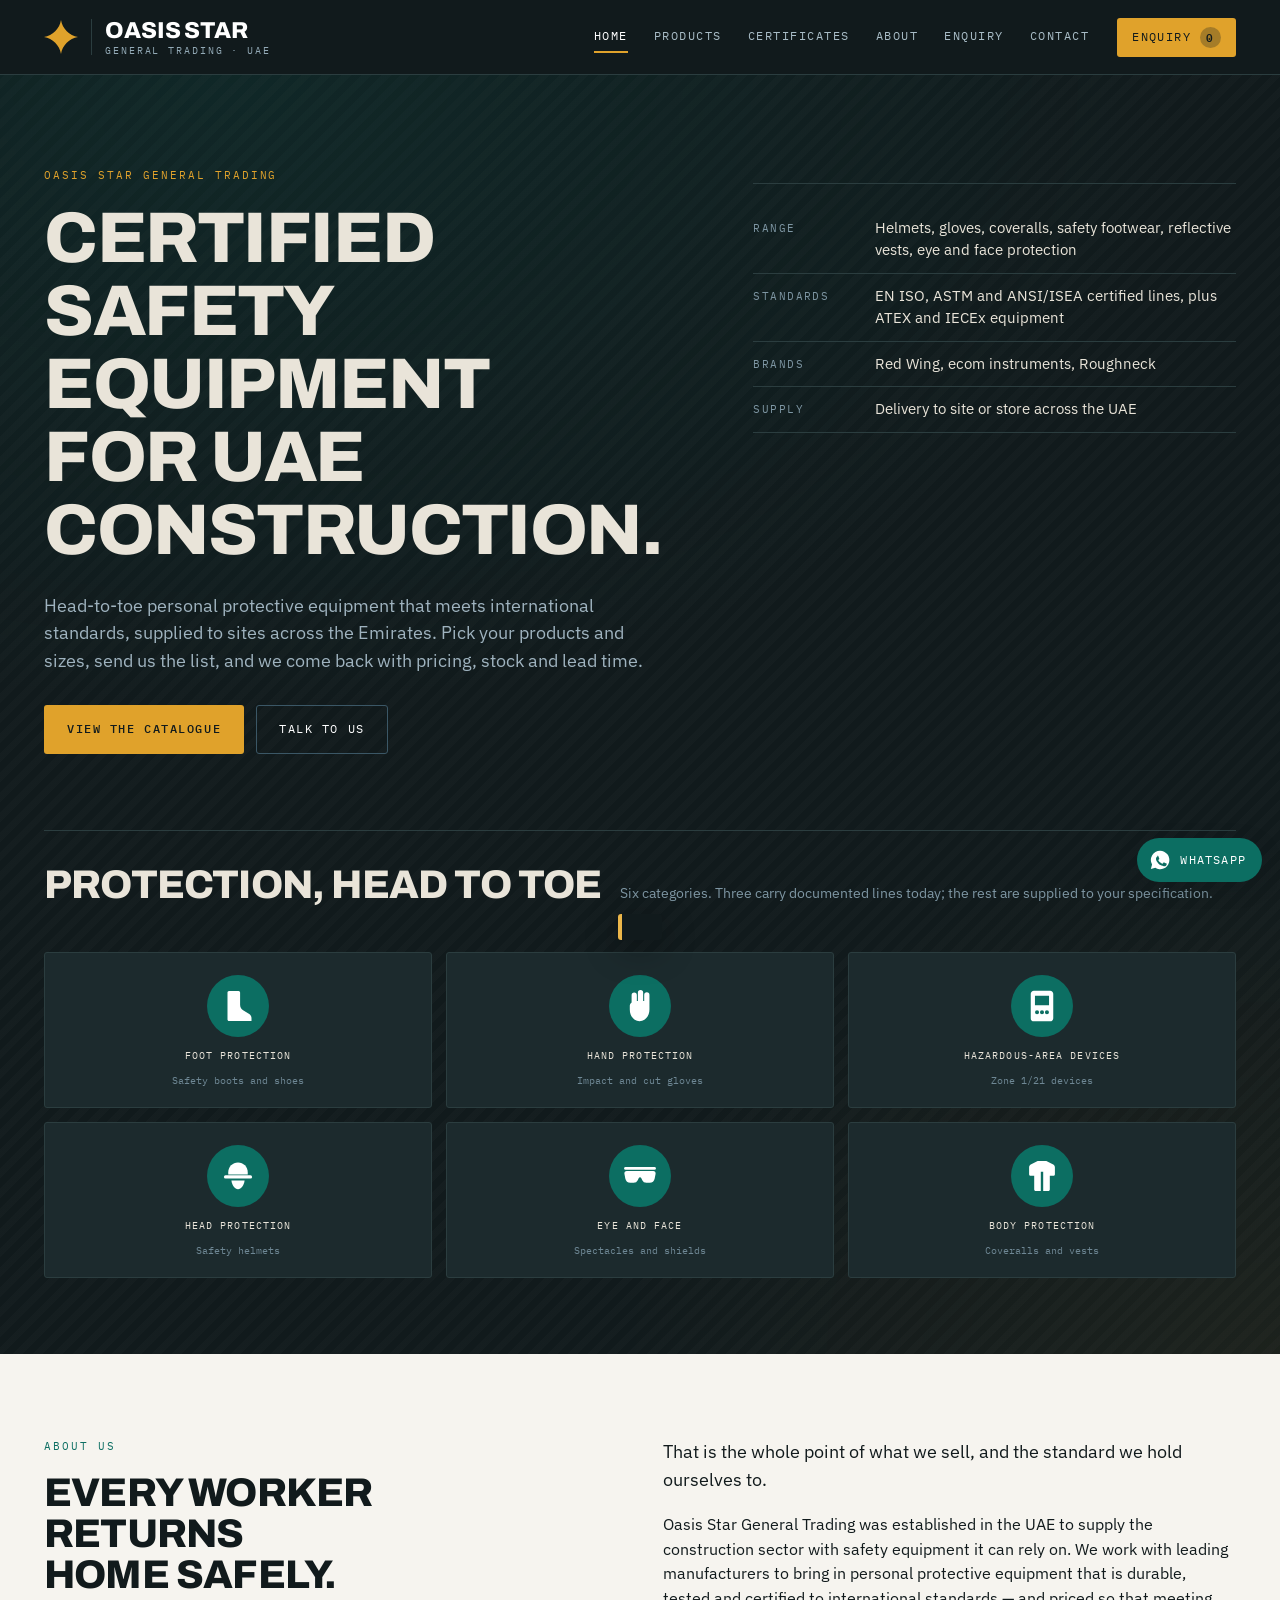
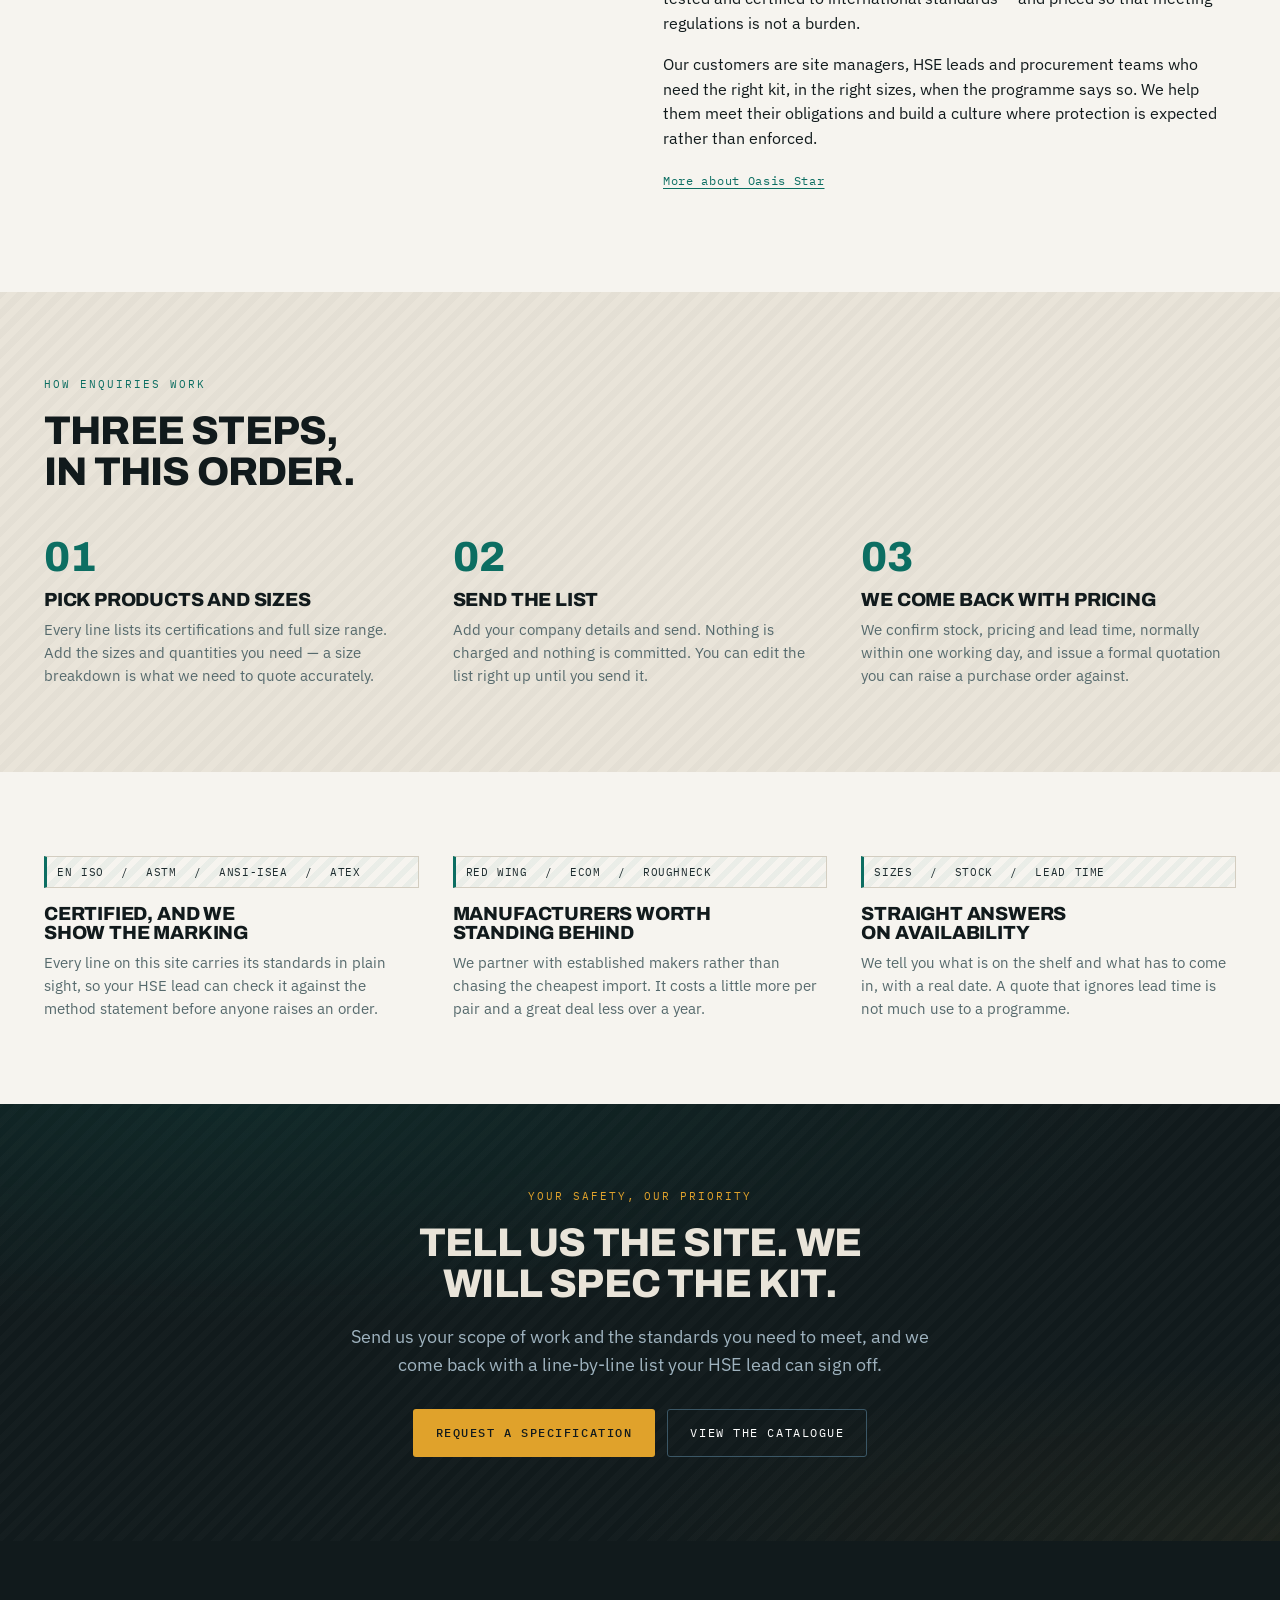
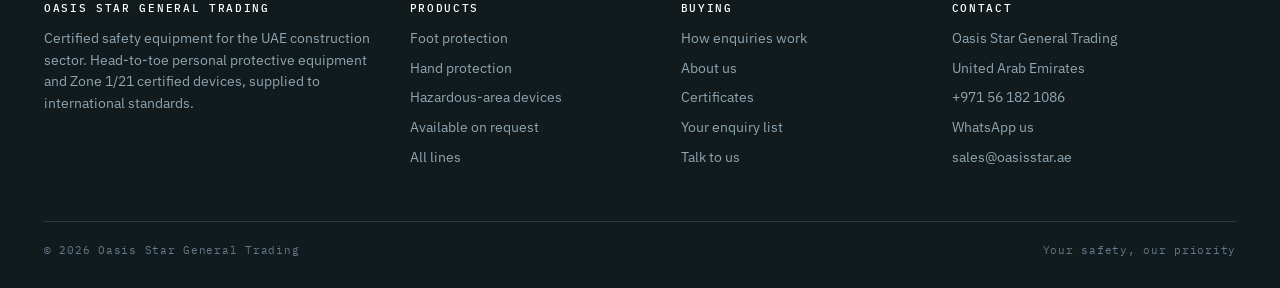
==== commit 19c75599: "Add WhatsApp quoting, certificates register and About page Closes the gaps between the site and the " ====
--- a/site/index.html
+++ b/site/index.html
@@ -45,6 +45,8 @@
     <nav class="nav" id="nav" aria-label="Main">
       <a href="index.html" aria-current="page">Home</a>
       <a href="products.html">Products</a>
+      <a href="certificates.html">Certificates</a>
+      <a href="about.html">About</a>
       <a href="enquiry.html">Enquiry</a>
       <a href="contact.html">Contact</a>
     </nav>
@@ -107,6 +109,7 @@
           <p class="lede" style="color:var(--ink)">That is the whole point of what we sell, and the standard we hold ourselves to.</p>
           <p>Oasis Star General Trading was established in the UAE to supply the construction sector with safety equipment it can rely on. We work with leading manufacturers to bring in personal protective equipment that is durable, tested and certified to international standards &mdash; and priced so that meeting regulations is not a burden.</p>
           <p>Our customers are site managers, HSE leads and procurement teams who need the right kit, in the right sizes, when the programme says so. We help them meet their obligations and build a culture where protection is expected rather than enforced.</p>
+          <p><a class="doc" href="about.html">More about Oasis Star</a></p>
         </div>
       </div>
     </div>
@@ -193,7 +196,8 @@
         <h4>Buying</h4>
         <ul>
           <li><a href="index.html#how">How enquiries work</a></li>
-          <li><a href="index.html#about">About us</a></li>
+          <li><a href="about.html">About us</a></li>
+          <li><a href="certificates.html">Certificates</a></li>
           <li><a href="enquiry.html">Your enquiry list</a></li>
           <li><a href="contact.html">Talk to us</a></li>
         </ul>
@@ -203,7 +207,8 @@
         <ul>
           <li>Oasis Star General Trading</li>
           <li>United Arab Emirates</li>
-          <li><a href="tel:+9710000000">+971 0 000 0000</a></li>
+          <li><a href="tel:+971561821086">+971 56 182 1086</a></li>
+          <li><a href="https://wa.me/971561821086" target="_blank" rel="noopener">WhatsApp us</a></li>
           <li><a href="mailto:sales@oasisstar.ae">sales@oasisstar.ae</a></li>
         </ul>
       </div>
@@ -215,6 +220,7 @@
   </div>
 </footer>
 
+<a class="wa" href="https://wa.me/971561821086?text=Hello%20Oasis%20Star%2C%20I%27d%20like%20a%20quotation." target="_blank" rel="noopener" aria-label="WhatsApp us for a quotation"><svg viewBox="0 0 24 24" aria-hidden="true"><path d="M12 2a10 10 0 0 0-8.66 15l-1.3 4.75 4.86-1.27A10 10 0 1 0 12 2zm-3.1 5.4c.2 0 .42 0 .6.02.2 0 .45-.06.7.54.26.6.88 2.14.96 2.3.08.15.13.33.02.53-.1.2-.15.33-.3.5l-.46.53c-.15.15-.3.32-.13.62.18.3.78 1.28 1.67 2.07 1.15 1.02 2.12 1.34 2.42 1.49.3.15.47.13.65-.08.17-.2.74-.86.94-1.16.2-.3.4-.25.66-.15.27.1 1.72.81 2.02.96.3.15.5.22.57.35.08.13.08.73-.17 1.44-.25.7-1.46 1.37-2.02 1.42-.52.05-1 .24-3.4-.7-2.88-1.13-4.7-4.07-4.84-4.26-.14-.2-1.16-1.54-1.16-2.94 0-1.4.73-2.08 1-2.37.25-.28.55-.35.74-.35z"/></svg><span>WhatsApp</span></a>
 <div class="toast" id="toast" role="status" aria-live="polite"></div>
 
 <script src="assets/js/icons.js"></script>
--- a/site/assets/css/site.css
+++ b/site/assets/css/site.css
@@ -366,7 +366,7 @@
 
 /* Toast -------------------------------------------------------------- */
 .toast {
-  position: fixed; left: 50%; bottom: 26px; transform: translate(-50%, 130%);
+  position: fixed; left: 50%; bottom: 26px; transform: translate(-50%, calc(100% + 40px));
   background: var(--ink); color: #fff; padding: 13px 20px; border-radius: var(--radius);
   border-left: 4px solid var(--amber); z-index: 90;
   font-family: var(--f-mono); font-size: 12px; letter-spacing: .08em;
@@ -417,7 +417,8 @@
 }
 
 @media print {
-  .masthead, .foot, .toast, .btn, .add, .stepper, .link-danger { display: none !important; }
+  .masthead, .foot, .toast, .btn, .add, .stepper, .link-danger,
+  .wa, .wa-quote, .docs { display: none !important; }
   body { background: #fff; }
 }
 
@@ -552,6 +553,73 @@
   .req { grid-template-columns: 1fr; }
   .pick { flex-direction: column; align-items: stretch; }
   .pick .add { width: 100%; justify-content: center; }
+}
+
+/* ==========================================================================
+   WhatsApp, documents and the certificate register.
+   WhatsApp is the fastest quote channel for UAE buyers, so it sits on every
+   page and every datasheet. It stays in the site palette — the label, not
+   a brand colour, says what it is.
+   ========================================================================== */
+
+.wa {
+  position: fixed; right: 18px; bottom: 18px; z-index: 40;
+  display: inline-flex; align-items: center; gap: 9px;
+  background: var(--mandate); color: #fff; text-decoration: none;
+  font-family: var(--f-mono); font-size: 12px; letter-spacing: .1em; text-transform: uppercase;
+  padding: 11px 16px 11px 12px; border-radius: 100px;
+  box-shadow: 0 6px 20px rgba(17,26,28,.28);
+  transition: background .15s;
+}
+.wa:hover { background: var(--mandate-d); }
+.wa svg { width: 22px; height: 22px; fill: #fff; flex: none; }
+
+.wa-quote {
+  display: inline-flex; align-items: center; height: 36px; padding: 0 14px;
+  font-family: var(--f-mono); font-size: 12px; letter-spacing: .06em;
+  color: var(--mandate); text-decoration: none;
+  border: 1px solid var(--mandate); border-radius: var(--radius); background: #fff;
+}
+.wa-quote:hover { background: var(--mandate); color: #fff; }
+
+.docs { display: flex; flex-wrap: wrap; gap: 8px 20px; }
+.doc {
+  font-family: var(--f-mono); font-size: 11.5px; letter-spacing: .06em;
+  color: var(--mandate); text-decoration: underline; text-underline-offset: 3px;
+}
+.doc:hover { color: var(--mandate-d); }
+.doc--quiet { color: var(--slate); }
+
+.mono { font-family: var(--f-mono); font-size: .92em; }
+
+.cert {
+  display: grid; grid-template-columns: 54px 1fr; gap: 16px;
+  padding: 22px 0; border-bottom: 1px solid var(--line); scroll-margin-top: 96px;
+}
+.cert[data-target="true"] .cert__name { color: var(--mandate); }
+.cert__body { display: flex; flex-direction: column; gap: 10px; align-items: flex-start; }
+.cert__name { margin: 0; }
+.cert__list { margin: 0; padding-left: 18px; font-size: 14px; }
+.cert__note { margin: 0; font-size: 14px; color: var(--slate); }
+
+.guide { display: grid; grid-template-columns: repeat(2, 1fr); gap: 18px; }
+.guide__item {
+  background: #fff; border: 1px solid var(--line); border-radius: var(--radius);
+  padding: 22px; display: flex; flex-direction: column; gap: 10px;
+}
+.guide__item h3 { margin: 0; }
+.guide__item p { margin: 0; font-size: 14.5px; color: var(--slate); }
+.guide__item .specs { grid-template-columns: 1fr; }
+
+@media (max-width: 780px) {
+  .guide { grid-template-columns: 1fr; }
+}
+@media (max-width: 560px) {
+  .wa { right: 12px; bottom: 12px; padding: 12px; }
+  .wa span { display: none; }
+  .pick .wa-quote { justify-content: center; }
+  .cert { grid-template-columns: 1fr; }
+  .cert .line__sign { display: none; }
 }
 
 /* ==========================================================================
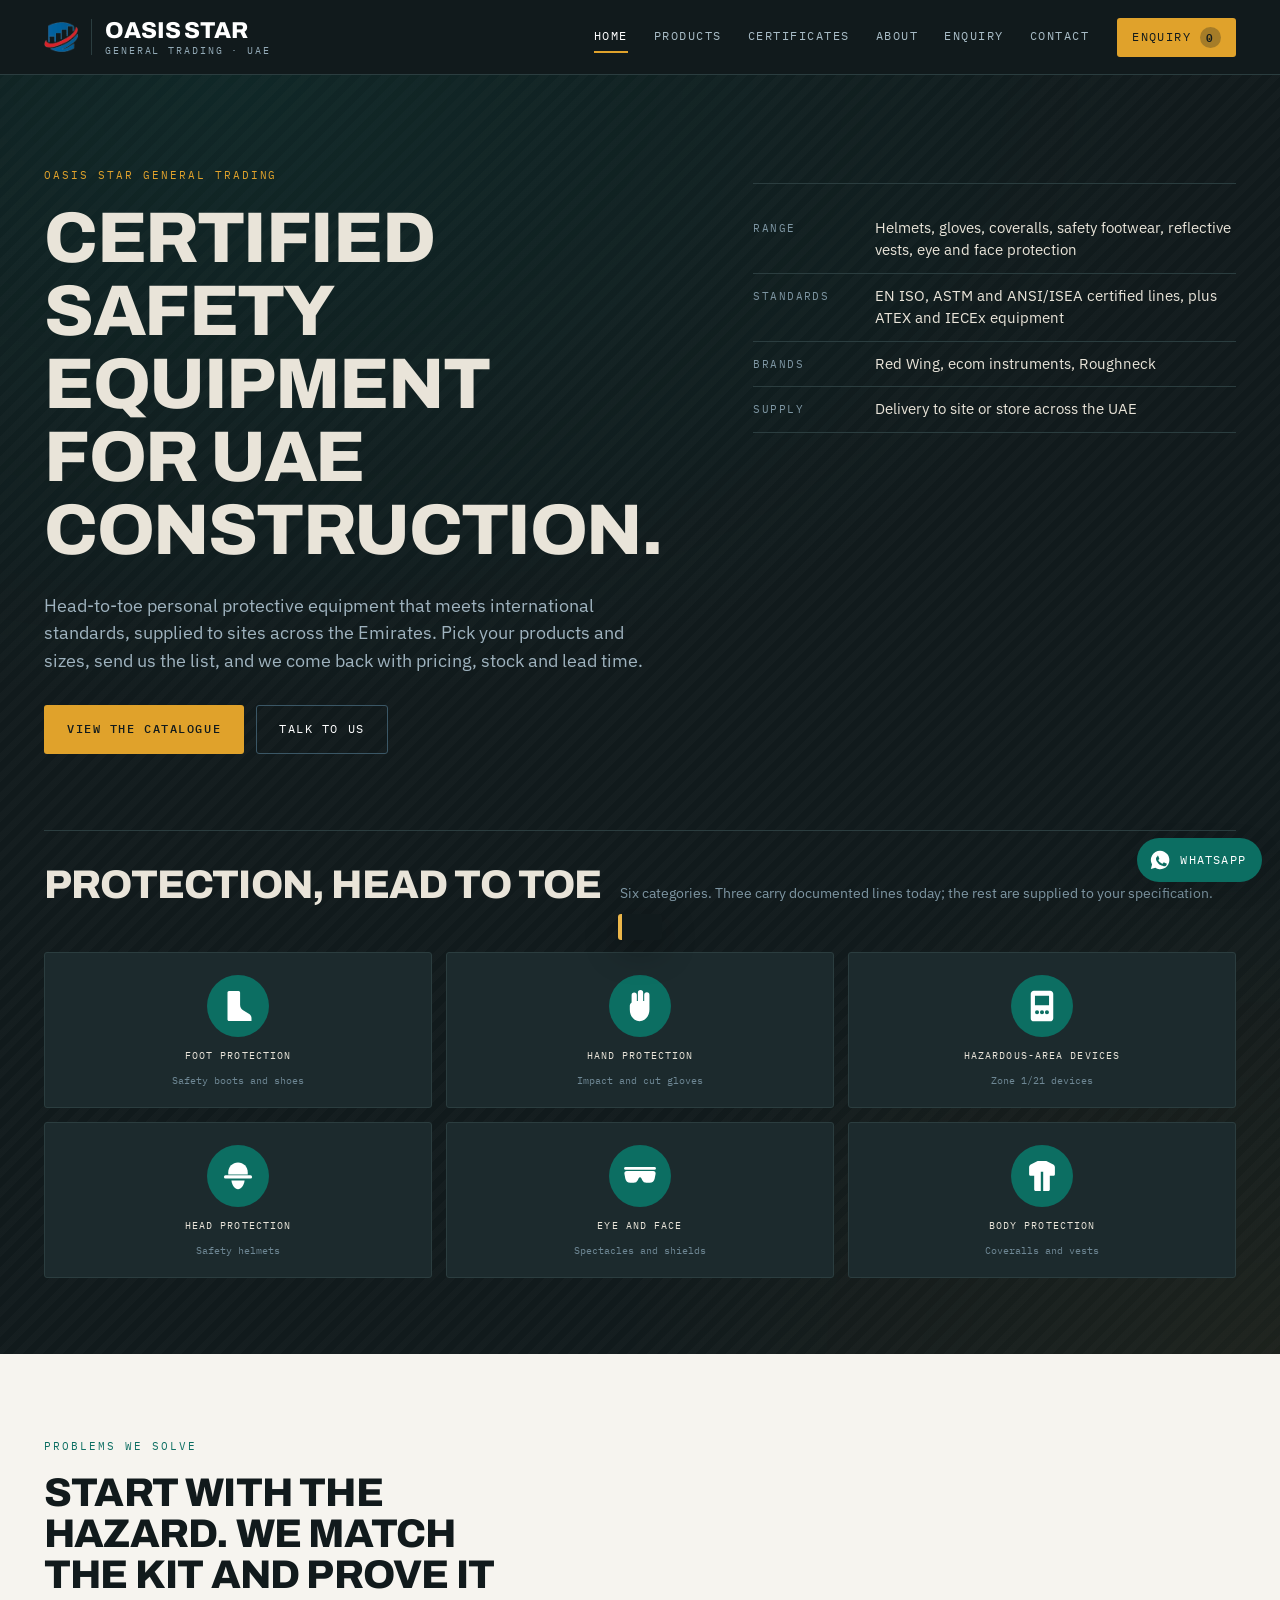
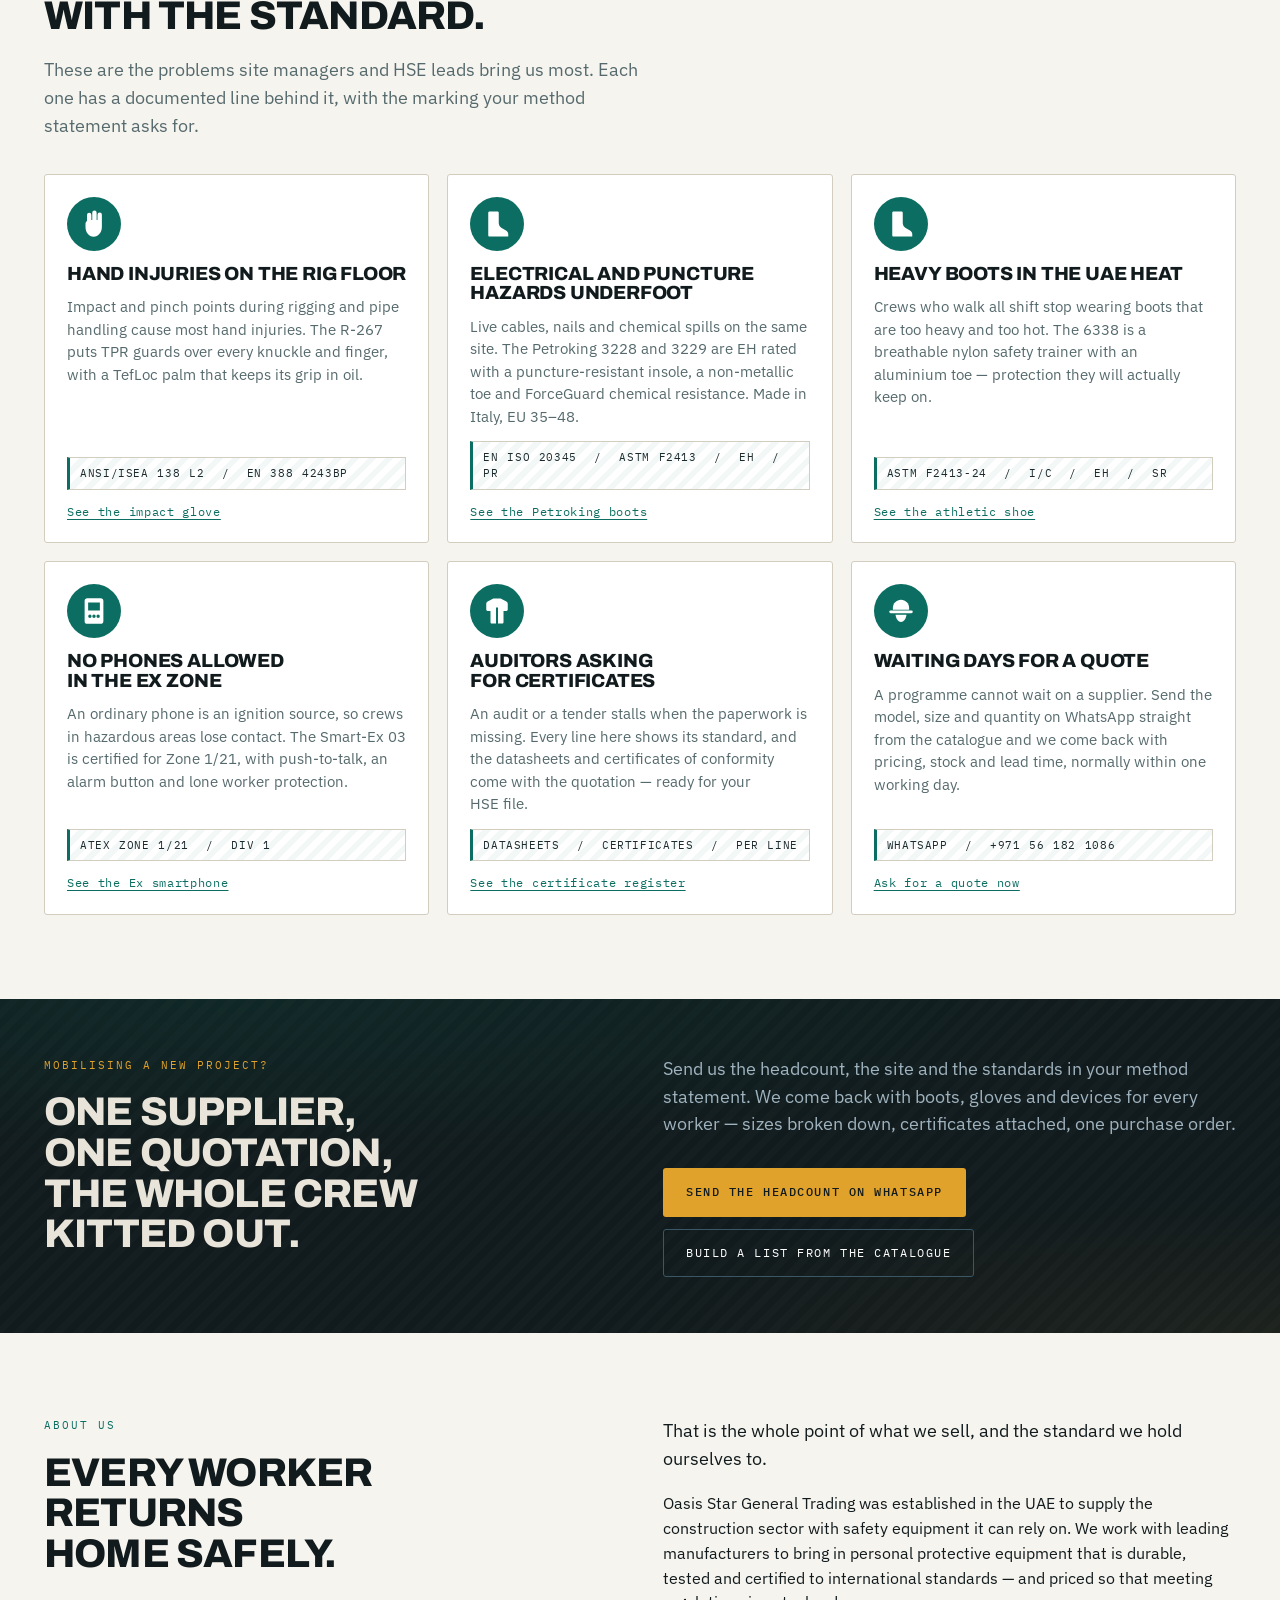
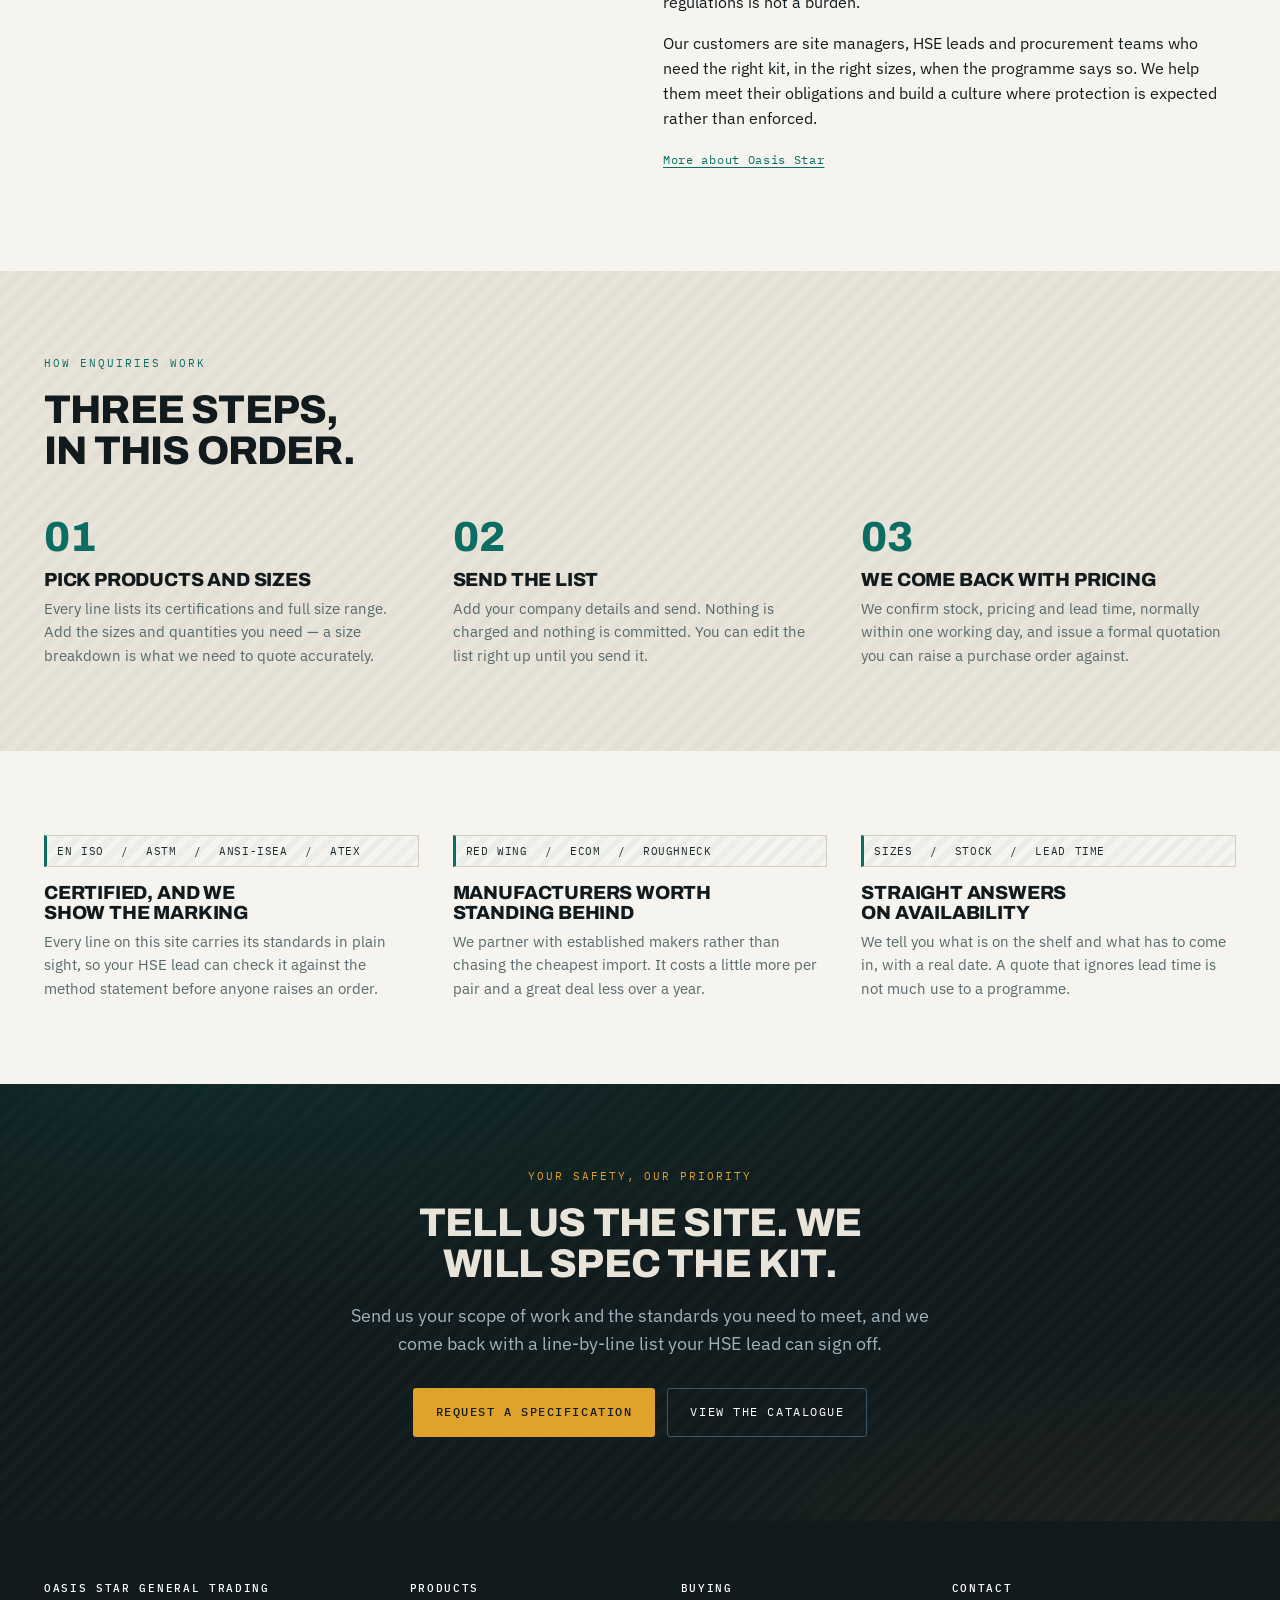
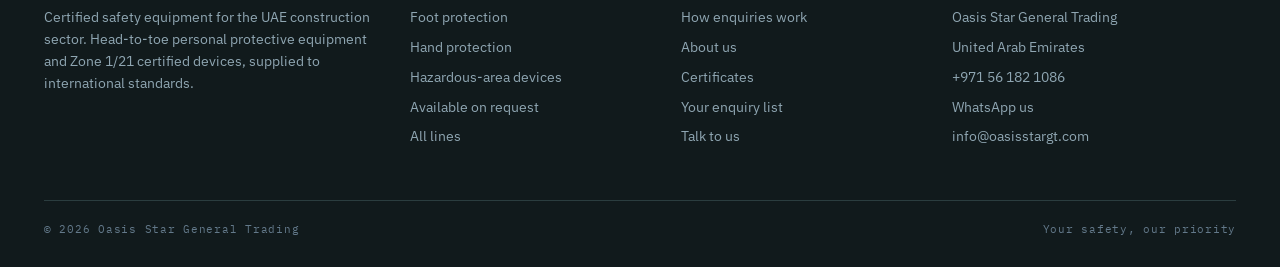
==== commit e35f2168: "Add logo, product photos, pain-point and project sales sections - Client logo mark in every masthead" ====
--- a/site/index.html
+++ b/site/index.html
@@ -32,9 +32,7 @@
            <svg> below with her SVG (or an <img>) and size it via .brand__mark.
            Nothing outside this span needs to change. -->
       <span class="brand__mark">
-        <svg class="brand__flame" viewBox="0 0 28 28" aria-hidden="true">
-          <path fill="#E0A22B" d="M14 0c1.2 7.2 6.8 12.8 14 14-7.2 1.2-12.8 6.8-14 14-1.2-7.2-6.8-12.8-14-14C7.2 12.8 12.8 7.2 14 0z"/>
-        </svg>
+        <img src="assets/img/logo-mark.png" alt="" width="40" height="35">
       </span>
       <span class="brand__txt">
         <span class="brand__name">Oasis Star</span>
@@ -98,6 +96,78 @@
     </div>
   </section>
 
+  <!-- Buyer problems → the line that solves them. Sales copy for HSE and
+       procurement: lead with the hazard, prove it with the standard. -->
+  <section class="section" id="problems">
+    <div class="wrap">
+      <span class="eyebrow eyebrow--mandate">Problems we solve</span>
+      <h2 style="max-width:22ch">Start with the hazard. We match the kit and prove it with the standard.</h2>
+      <p class="lede" style="margin-bottom:34px">These are the problems site managers and HSE leads bring us most. Each one has a documented line behind it, with the marking your method statement asks for.</p>
+      <div class="req">
+        <div class="req__item">
+          <span class="req__sign"><svg><use href="#pic-hand"></use></svg></span>
+          <h3>Hand injuries on the rig floor</h3>
+          <p>Impact and pinch points during rigging and pipe handling cause most hand injuries. The R-267 puts TPR guards over every knuckle and finger, with a TefLoc palm that keeps its grip in oil.</p>
+          <span class="marking">ANSI/ISEA 138 L2 &nbsp;/&nbsp; EN 388 4243BP</span>
+          <a class="doc" href="products.html?cat=hand">See the impact glove</a>
+        </div>
+        <div class="req__item">
+          <span class="req__sign"><svg><use href="#pic-foot"></use></svg></span>
+          <h3>Electrical and puncture hazards underfoot</h3>
+          <p>Live cables, nails and chemical spills on the same site. The Petroking 3228 and 3229 are EH rated with a puncture-resistant insole, a non-metallic toe and ForceGuard chemical resistance. Made in Italy, EU 35&ndash;48.</p>
+          <span class="marking">EN ISO 20345 &nbsp;/&nbsp; ASTM F2413 &nbsp;/&nbsp; EH &nbsp;/&nbsp; PR</span>
+          <a class="doc" href="products.html?cat=foot">See the Petroking boots</a>
+        </div>
+        <div class="req__item">
+          <span class="req__sign"><svg><use href="#pic-foot"></use></svg></span>
+          <h3>Heavy boots in the UAE heat</h3>
+          <p>Crews who walk all shift stop wearing boots that are too heavy and too hot. The 6338 is a breathable nylon safety trainer with an aluminium toe &mdash; protection they will actually keep on.</p>
+          <span class="marking">ASTM F2413-24 &nbsp;/&nbsp; I/C &nbsp;/&nbsp; EH &nbsp;/&nbsp; SR</span>
+          <a class="doc" href="products.html?cat=foot">See the athletic shoe</a>
+        </div>
+        <div class="req__item">
+          <span class="req__sign"><svg><use href="#pic-gas"></use></svg></span>
+          <h3>No phones allowed in the Ex zone</h3>
+          <p>An ordinary phone is an ignition source, so crews in hazardous areas lose contact. The Smart-Ex 03 is certified for Zone 1/21, with push-to-talk, an alarm button and lone worker protection.</p>
+          <span class="marking">ATEX Zone 1/21 &nbsp;/&nbsp; Div 1</span>
+          <a class="doc" href="products.html?cat=exdev">See the Ex smartphone</a>
+        </div>
+        <div class="req__item">
+          <span class="req__sign"><svg><use href="#pic-body"></use></svg></span>
+          <h3>Auditors asking for certificates</h3>
+          <p>An audit or a tender stalls when the paperwork is missing. Every line here shows its standard, and the datasheets and certificates of conformity come with the quotation &mdash; ready for your HSE file.</p>
+          <span class="marking">Datasheets &nbsp;/&nbsp; Certificates &nbsp;/&nbsp; Per line</span>
+          <a class="doc" href="certificates.html">See the certificate register</a>
+        </div>
+        <div class="req__item">
+          <span class="req__sign"><svg><use href="#pic-head"></use></svg></span>
+          <h3>Waiting days for a quote</h3>
+          <p>A programme cannot wait on a supplier. Send the model, size and quantity on WhatsApp straight from the catalogue and we come back with pricing, stock and lead time, normally within one working day.</p>
+          <span class="marking">WhatsApp &nbsp;/&nbsp; +971 56 182 1086</span>
+          <a class="doc" href="https://wa.me/971561821086?text=Hello%20Oasis%20Star%2C%20I%27d%20like%20a%20quotation." target="_blank" rel="noopener">Ask for a quote now</a>
+        </div>
+      </div>
+    </div>
+  </section>
+
+  <section class="section dark section--tight">
+    <div class="wrap">
+      <div class="split" style="align-items:center">
+        <div>
+          <span class="eyebrow">Mobilising a new project?</span>
+          <h2 style="max-width:18ch">One supplier, one quotation, the whole crew kitted out.</h2>
+        </div>
+        <div>
+          <p class="lede" style="margin:0 0 6px">Send us the headcount, the site and the standards in your method statement. We come back with boots, gloves and devices for every worker &mdash; sizes broken down, certificates attached, one purchase order.</p>
+          <div class="actions">
+            <a class="btn btn--primary" href="https://wa.me/971561821086?text=Hello%20Oasis%20Star%2C%20we%20are%20mobilising%20a%20project.%20Headcount%3A%20%20Site%3A%20%20Standards%3A%20" target="_blank" rel="noopener">Send the headcount on WhatsApp</a>
+            <a class="btn btn--ghost" href="products.html">Build a list from the catalogue</a>
+          </div>
+        </div>
+      </div>
+    </div>
+  </section>
+
   <section class="section" id="about">
     <div class="wrap">
       <div class="split">
@@ -209,7 +279,7 @@
           <li>United Arab Emirates</li>
           <li><a href="tel:+971561821086">+971 56 182 1086</a></li>
           <li><a href="https://wa.me/971561821086" target="_blank" rel="noopener">WhatsApp us</a></li>
-          <li><a href="mailto:sales@oasisstar.ae">sales@oasisstar.ae</a></li>
+          <li><a href="mailto:info@oasisstargt.com">info@oasisstargt.com</a></li>
         </ul>
       </div>
     </div>
--- a/site/assets/css/site.css
+++ b/site/assets/css/site.css
@@ -178,6 +178,7 @@
   width: 34px; height: 34px;
 }
 .brand__flame { width: 100%; height: 100%; }
+.brand__mark img { width: 100%; height: 100%; object-fit: contain; display: block; }
 .brand__txt {
   display: flex; flex-direction: column; gap: 4px; line-height: 1;
   padding-left: 13px; border-left: 1px solid var(--line-dark);
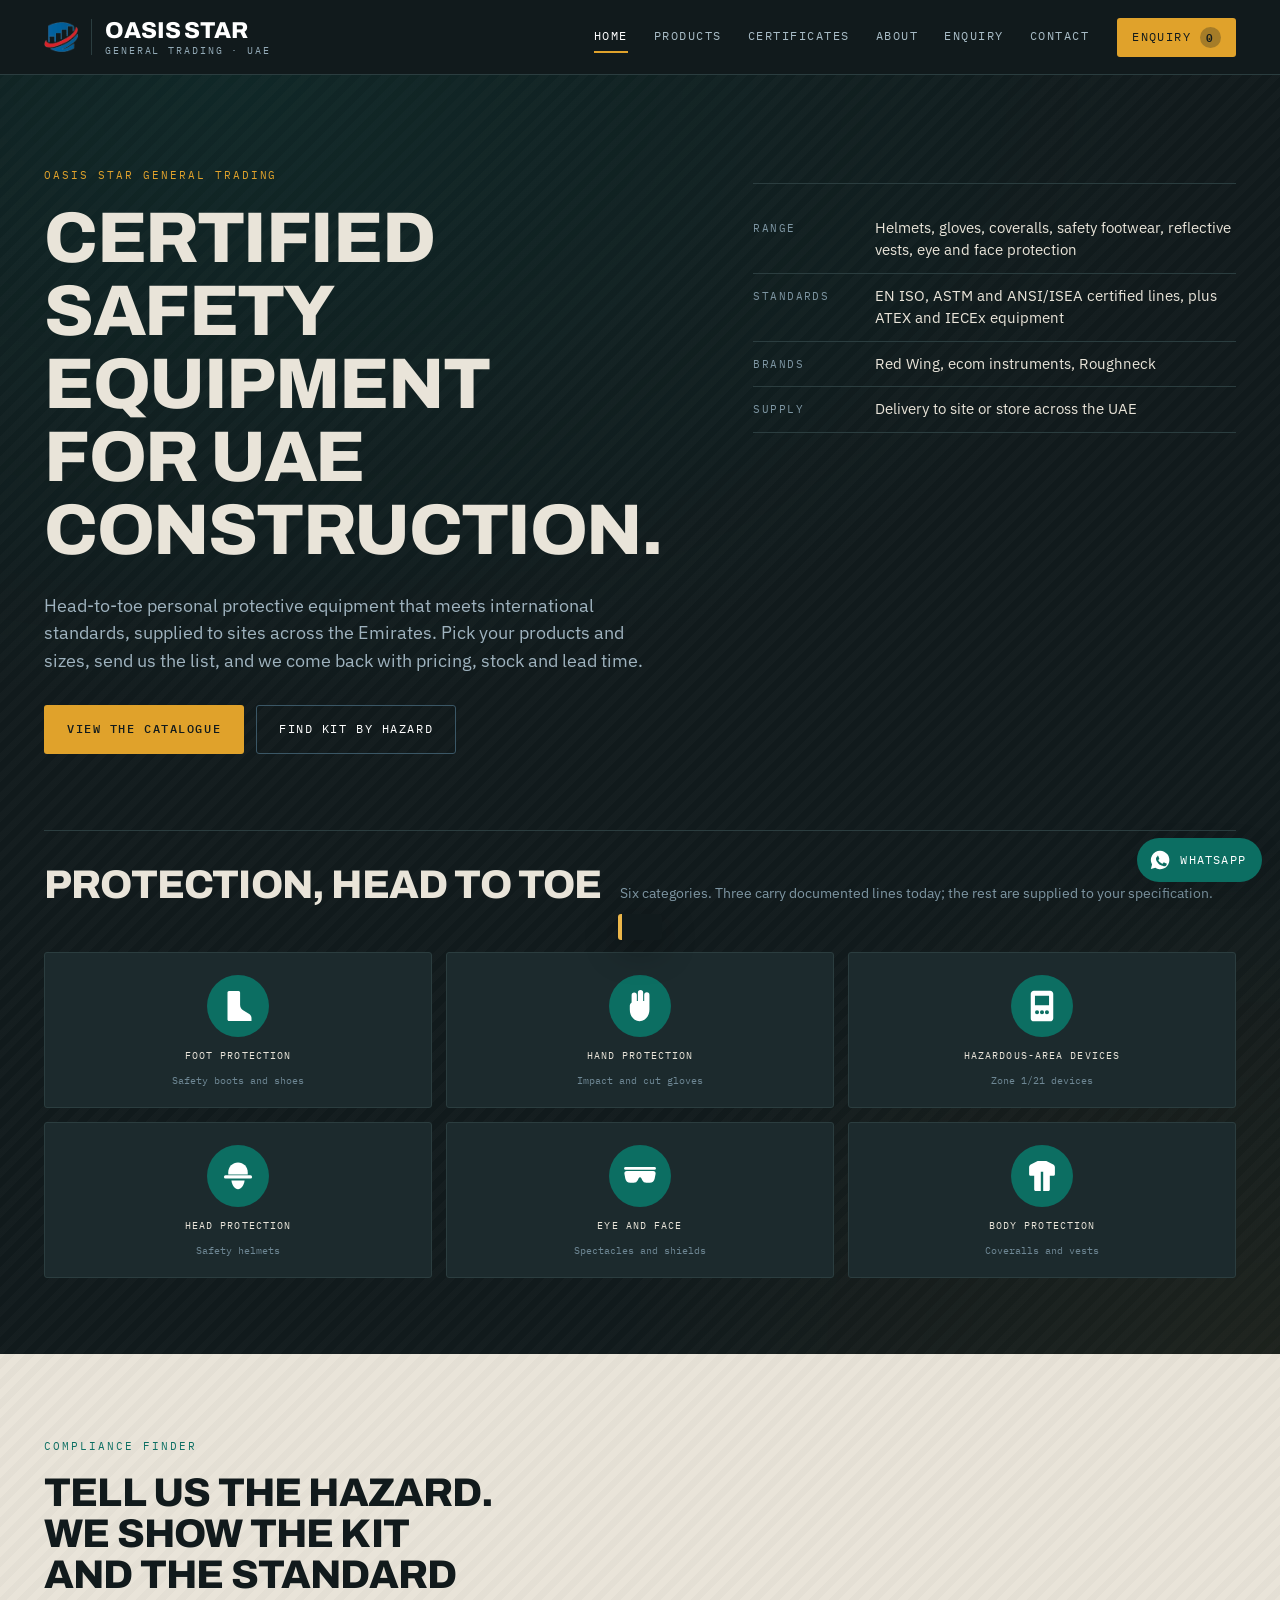
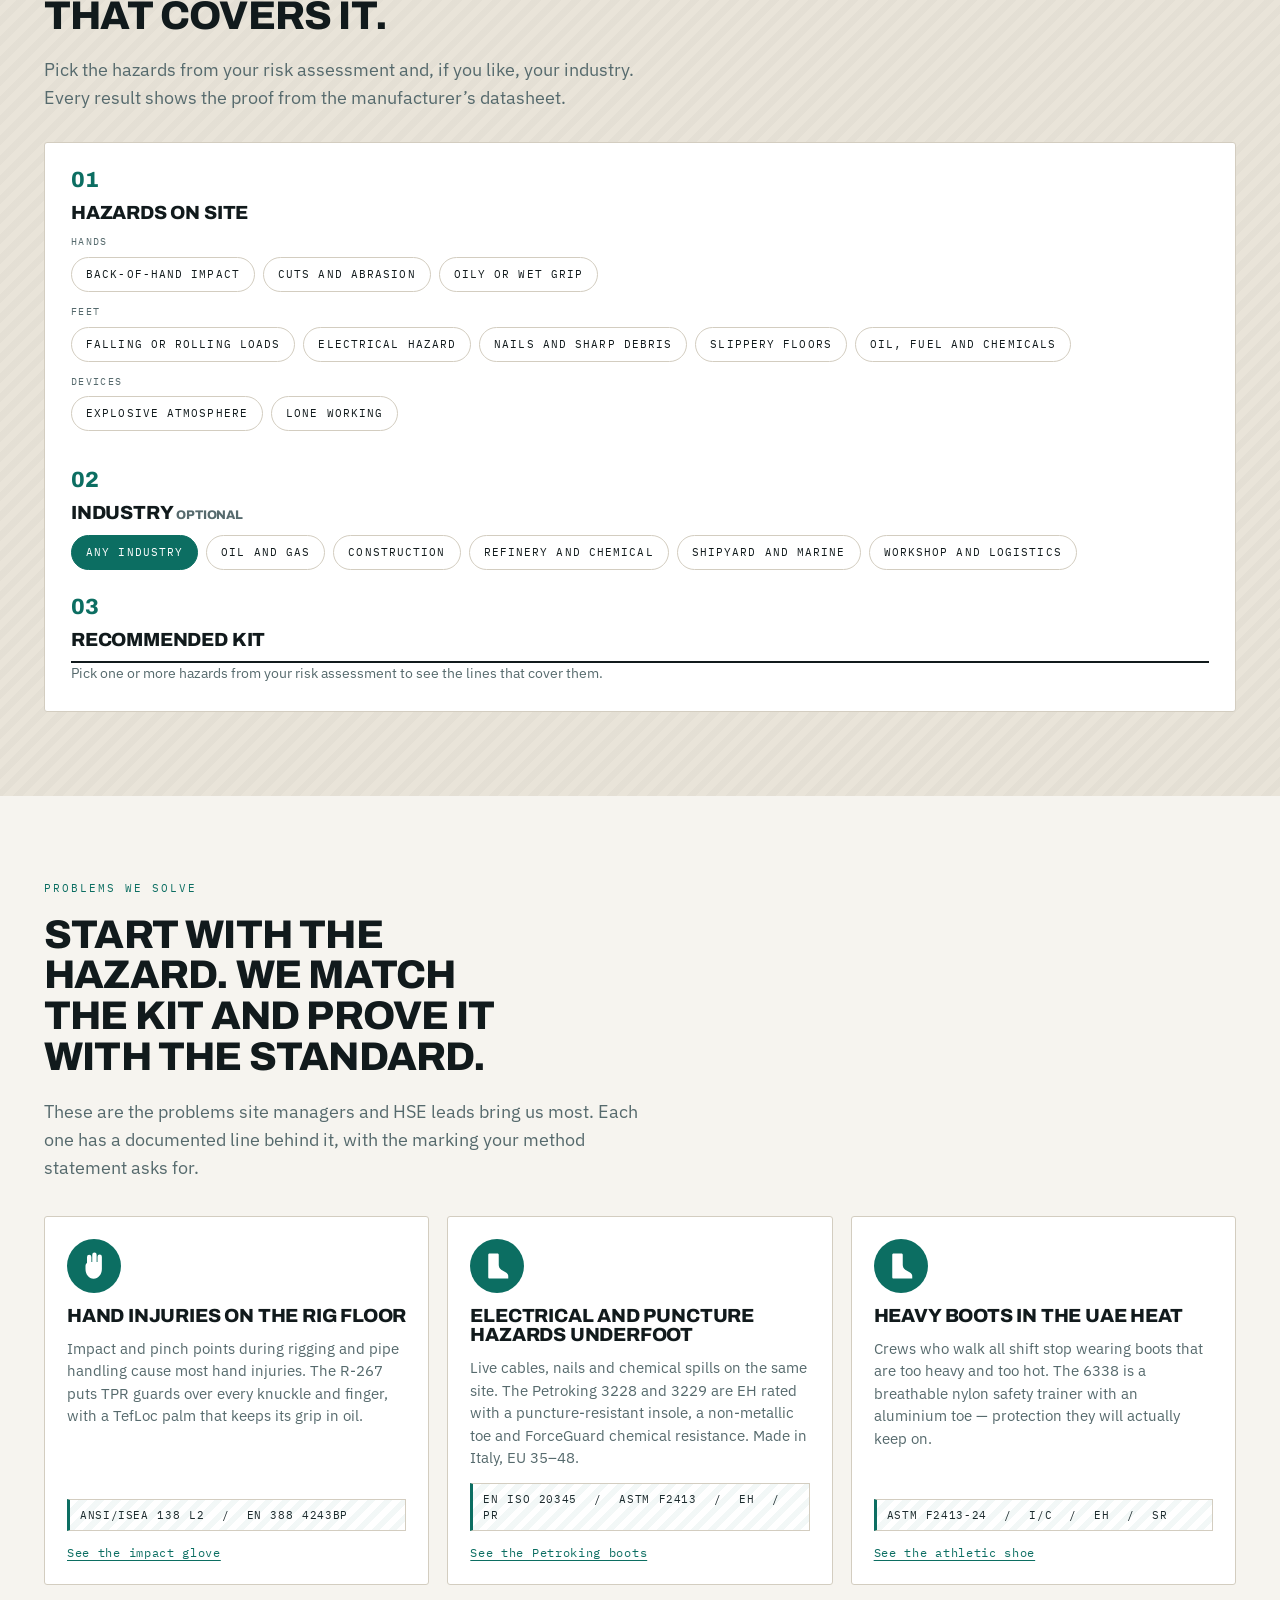
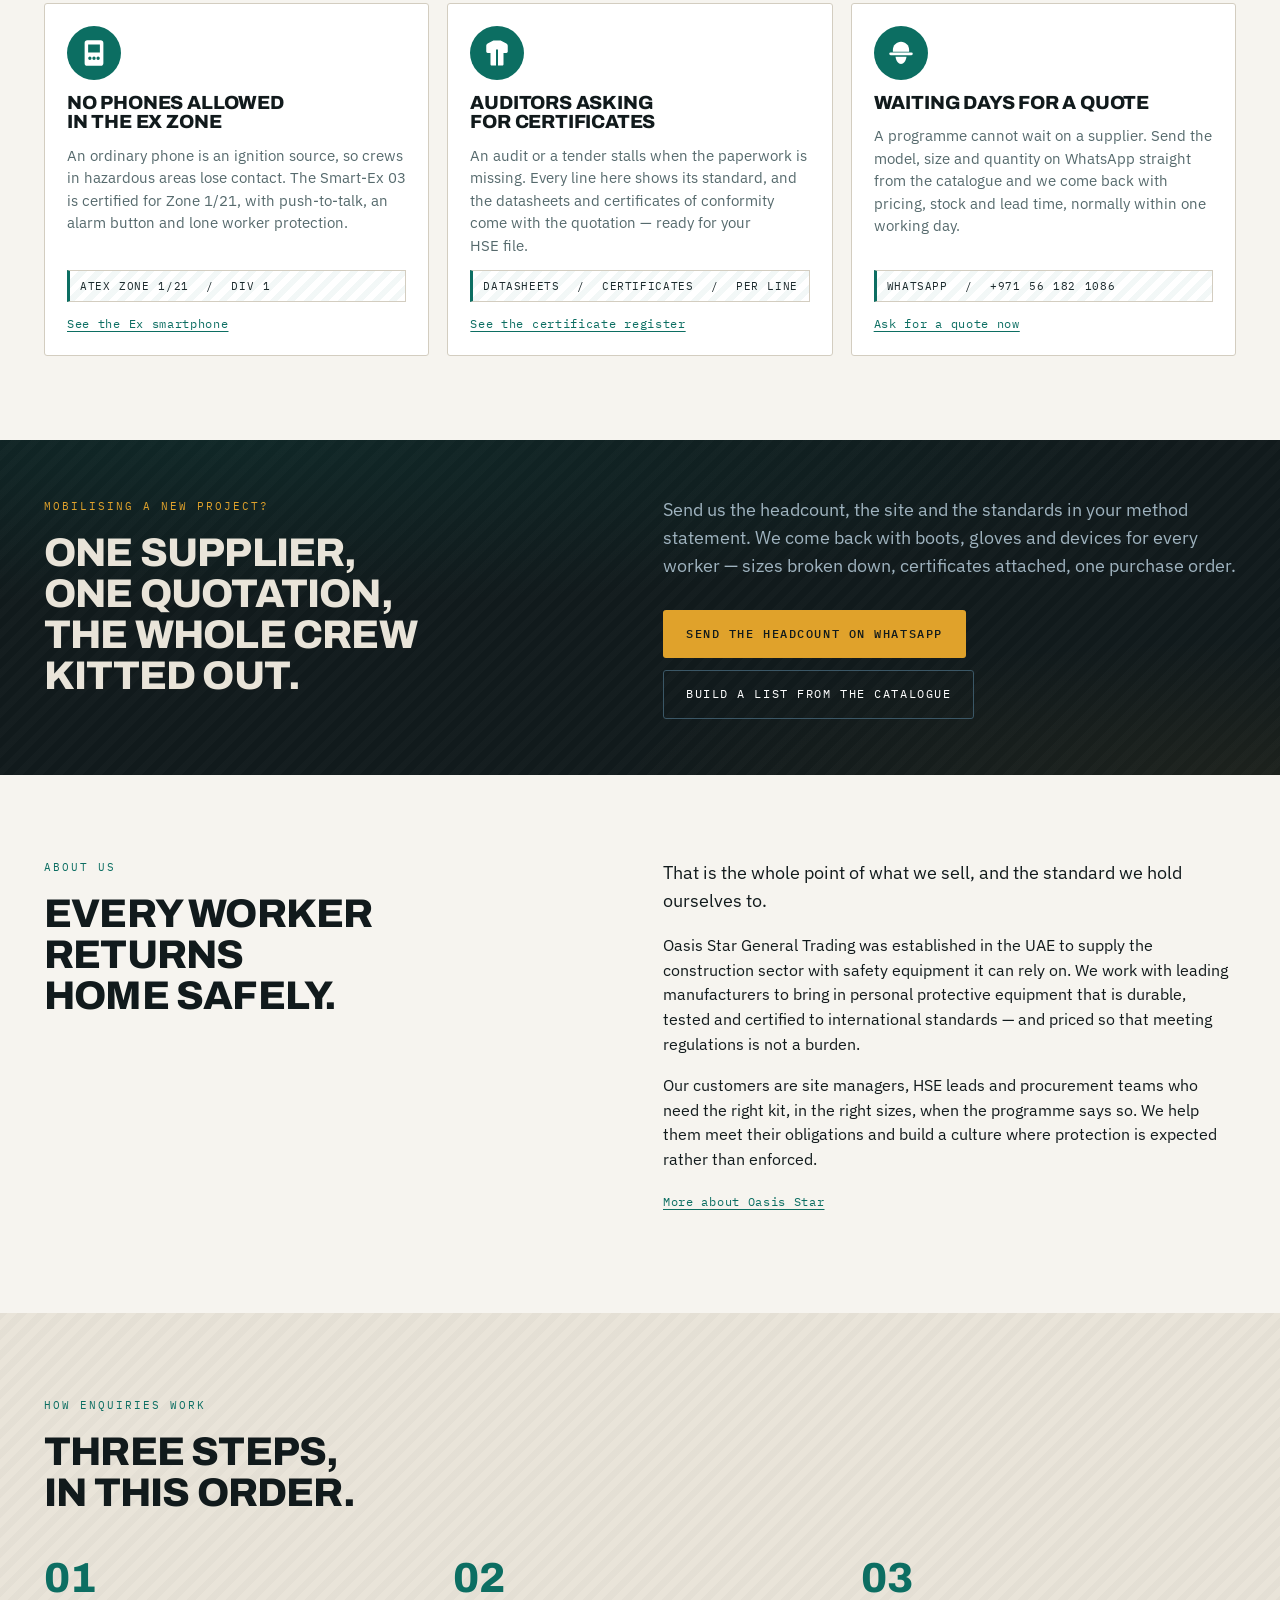
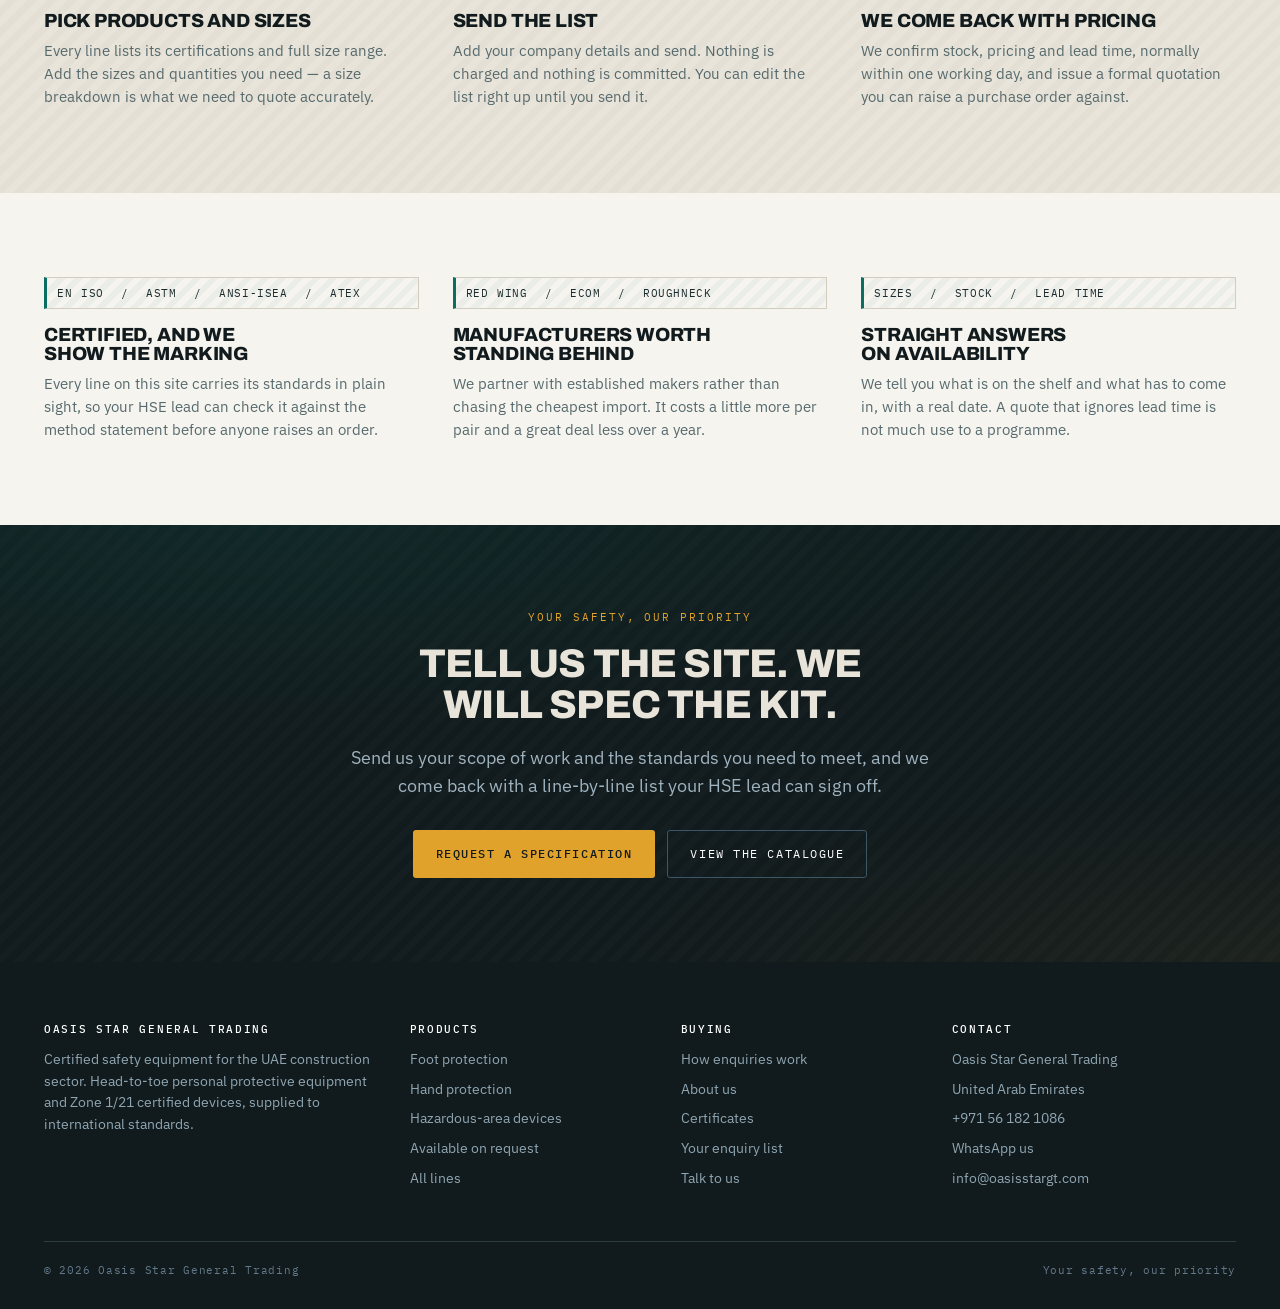
==== commit 321c7823: "Add compliance finder: hazards and industry to the lines that cover them Products carry covers{hazar" ====
--- a/site/index.html
+++ b/site/index.html
@@ -66,7 +66,7 @@
           <p class="lede">Head-to-toe personal protective equipment that meets international standards, supplied to sites across the Emirates. Pick your products and sizes, send us the list, and we come back with pricing, stock and lead time.</p>
           <div class="actions">
             <a class="btn btn--primary" href="products.html">View the catalogue</a>
-            <a class="btn btn--ghost" href="contact.html">Talk to us</a>
+            <a class="btn btn--ghost" href="#compliance-finder">Find kit by hazard</a>
           </div>
         </div>
 
@@ -91,6 +91,35 @@
           <a class="disc" href="products.html?cat=head"><span class="disc__sign"><svg><use href="#pic-head"></use></svg></span><span class="disc__label">Head protection</span><span class="disc__n">Safety helmets</span></a>
           <a class="disc" href="products.html?cat=eye"><span class="disc__sign"><svg><use href="#pic-eye"></use></svg></span><span class="disc__label">Eye and face</span><span class="disc__n">Spectacles and shields</span></a>
           <a class="disc" href="products.html?cat=body"><span class="disc__sign"><svg><use href="#pic-body"></use></svg></span><span class="disc__label">Body protection</span><span class="disc__n">Coveralls and vests</span></a>
+        </div>
+      </div>
+    </div>
+  </section>
+
+  <!-- Compliance finder: hazards from the risk assessment → the lines whose
+       datasheets cover them. Rendered from data.js by initFinder(). -->
+  <section class="section band" id="compliance-finder">
+    <div class="wrap">
+      <span class="eyebrow eyebrow--mandate">Compliance finder</span>
+      <h2 style="max-width:22ch">Tell us the hazard. We show the kit and the standard that covers it.</h2>
+      <p class="lede" style="margin-bottom:30px">Pick the hazards from your risk assessment and, if you like, your industry. Every result shows the proof from the manufacturer&rsquo;s datasheet.</p>
+      <div class="finder panel" id="finder">
+        <div class="finder__step">
+          <span class="step__n">01</span>
+          <h3>Hazards on site</h3>
+          <div id="finder-hazards"></div>
+        </div>
+        <div class="finder__step">
+          <span class="step__n">02</span>
+          <h3>Industry <span class="hint" style="display:inline">optional</span></h3>
+          <div class="finder__chips" id="finder-industries"></div>
+        </div>
+        <div class="finder__step">
+          <span class="step__n">03</span>
+          <h3>Recommended kit</h3>
+          <div class="lines" id="finder-results">
+            <noscript><p class="cert__note" style="padding:14px 0">The finder needs JavaScript. Send your hazards on <a href="https://wa.me/971561821086">WhatsApp</a> and we will spec the kit.</p></noscript>
+          </div>
         </div>
       </div>
     </div>
--- a/site/assets/css/site.css
+++ b/site/assets/css/site.css
@@ -442,7 +442,7 @@
 .sheet {
   display: grid; grid-template-columns: 268px 1fr; gap: 0;
   background: #fff; border: 1px solid var(--line); border-radius: var(--radius);
-  overflow: hidden; margin-bottom: 22px;
+  overflow: hidden; margin-bottom: 22px; scroll-margin-top: 96px;
 }
 /* Image slot. Replace .sheet__sign with <img class="sheet__photo" src="…">
    once manufacturer imagery is licensed. */
@@ -611,6 +611,16 @@
 .guide__item h3 { margin: 0; }
 .guide__item p { margin: 0; font-size: 14.5px; color: var(--slate); }
 .guide__item .specs { grid-template-columns: 1fr; }
+
+/* Compliance finder ------------------------------------------------------ */
+.finder { display: flex; flex-direction: column; gap: 26px; }
+.finder__step h3 { margin: 4px 0 12px; }
+.finder__step .step__n { font-size: 22px; }
+.finder__group { margin-bottom: 12px; display: flex; flex-direction: column; gap: 7px; }
+.finder__chips { display: flex; flex-wrap: wrap; gap: 8px; }
+.fchip { cursor: pointer; font: inherit; font-family: var(--f-mono); font-size: 11px; }
+.fchip[aria-pressed="true"] { background: var(--mandate); border-color: var(--mandate); color: #fff; }
+.finder__gap { border-left: 3px solid var(--signal); padding: 10px 14px; background: var(--paper); margin-top: 14px; }
 
 @media (max-width: 780px) {
   .guide { grid-template-columns: 1fr; }
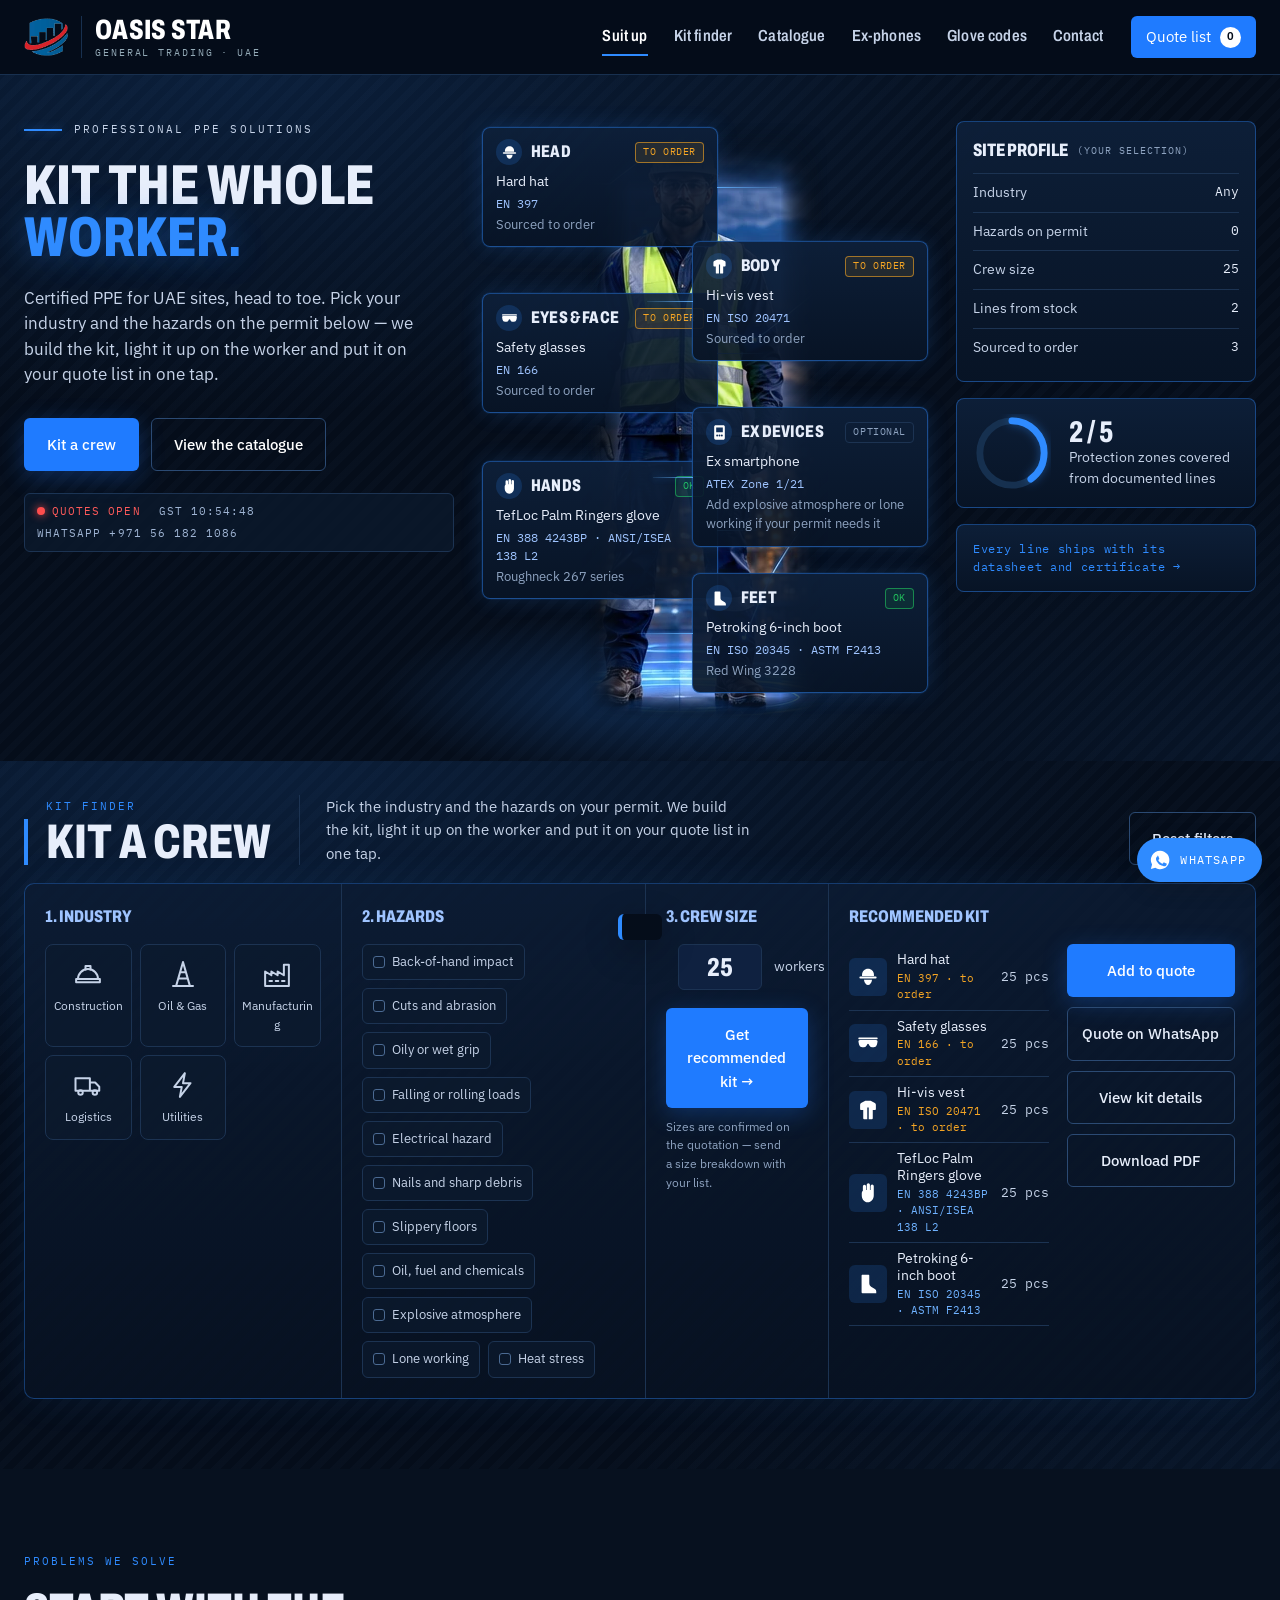
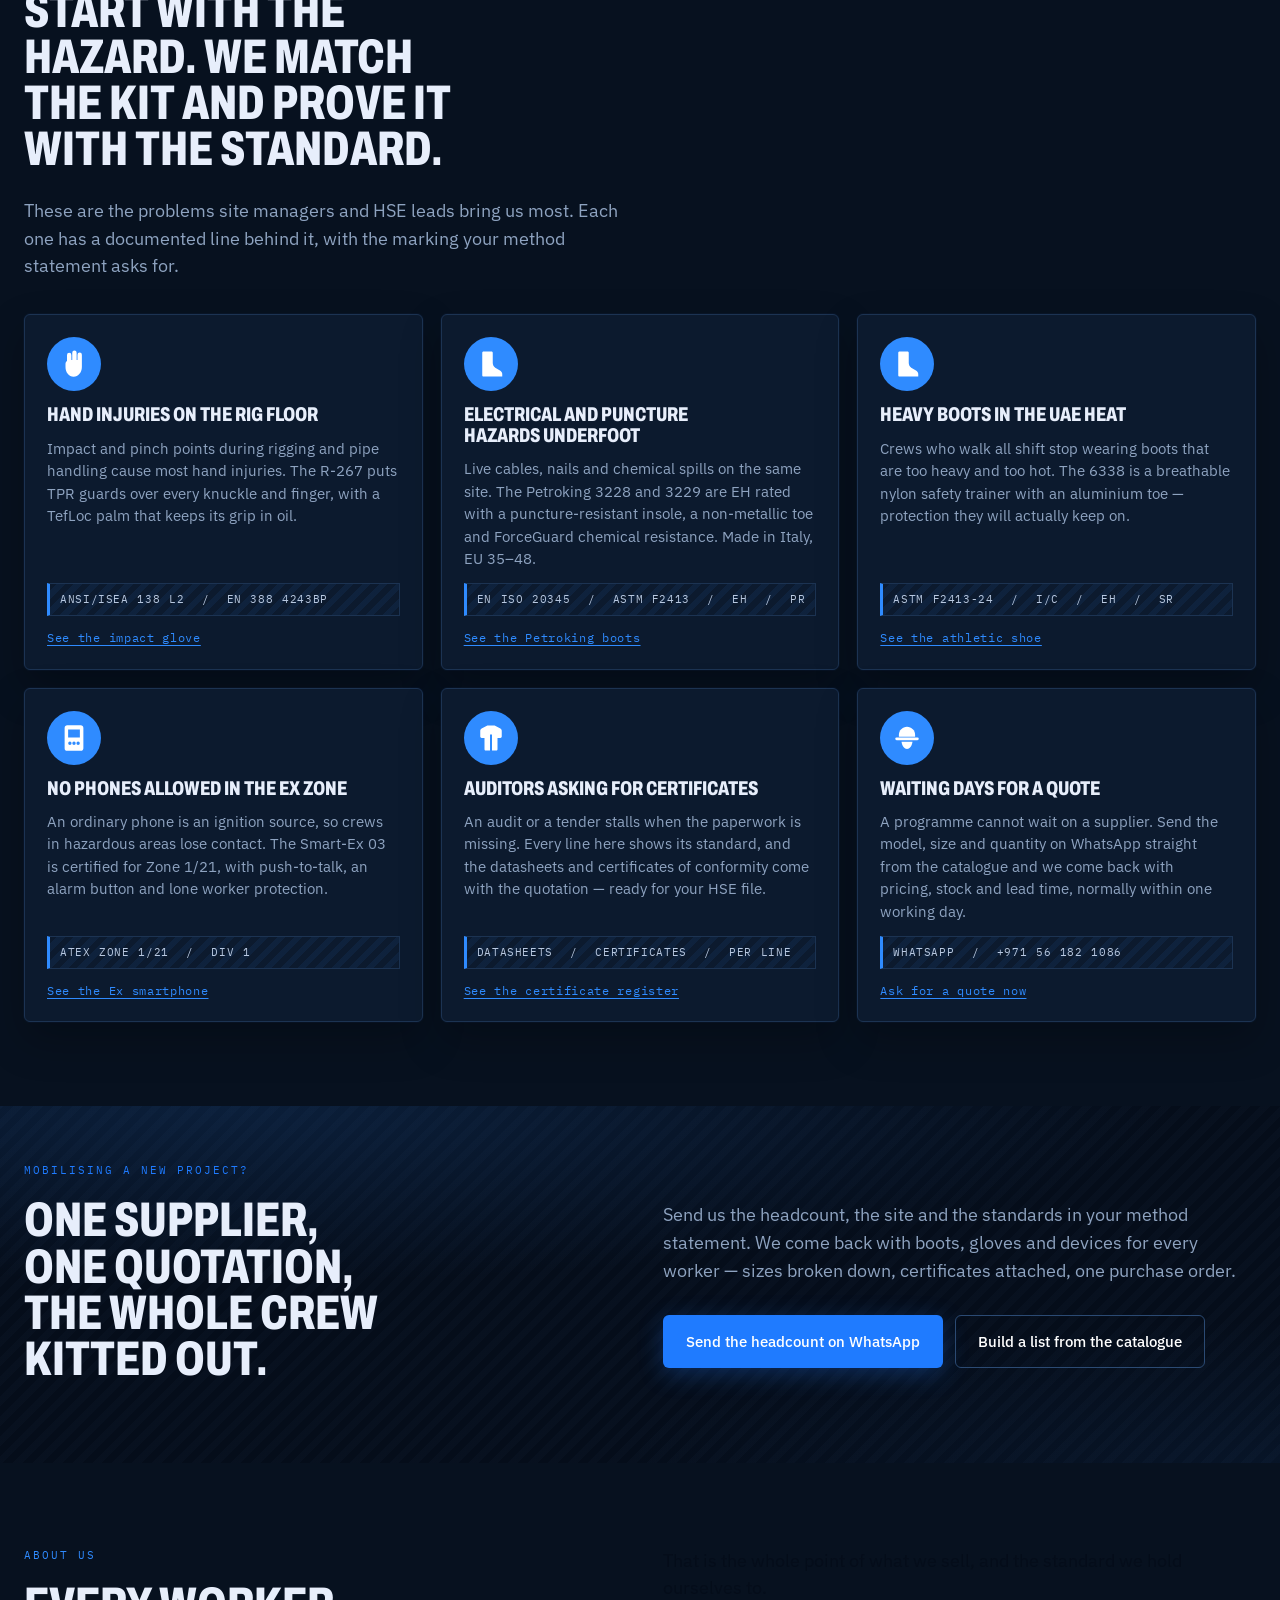
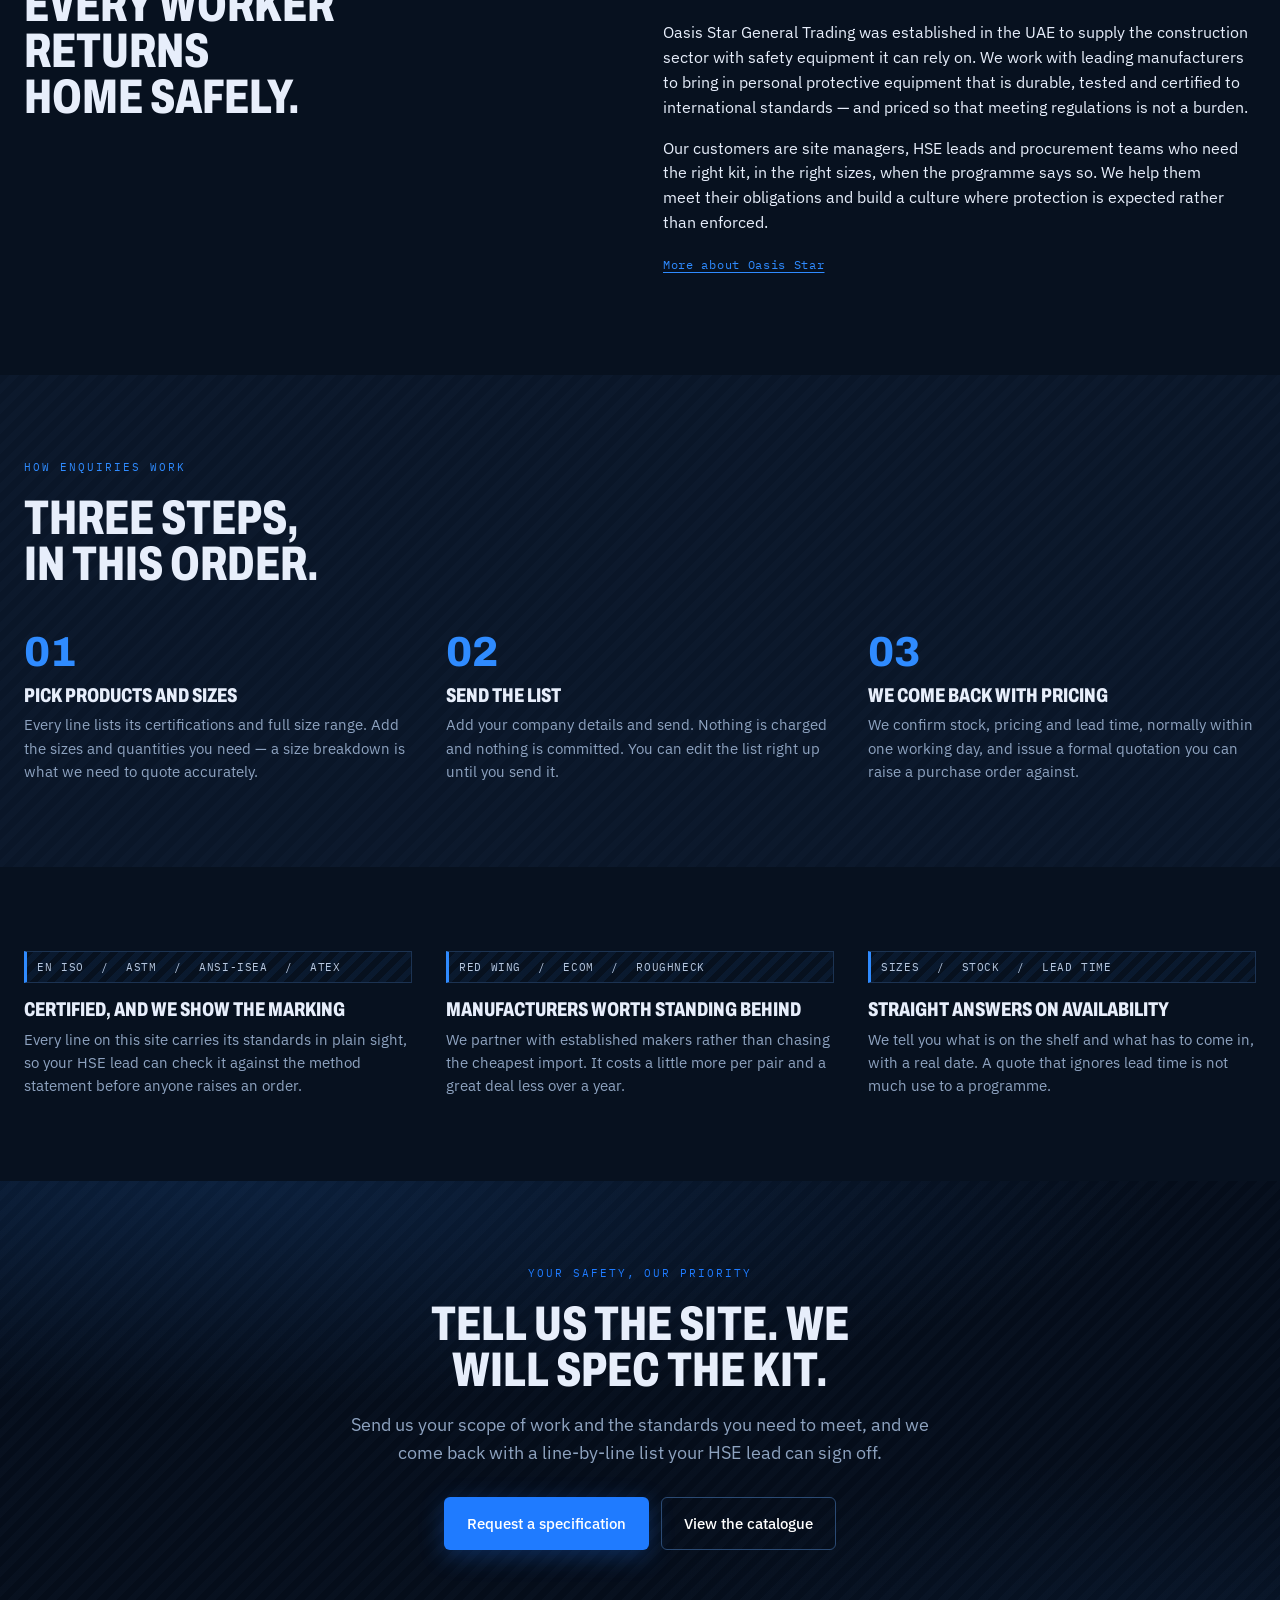
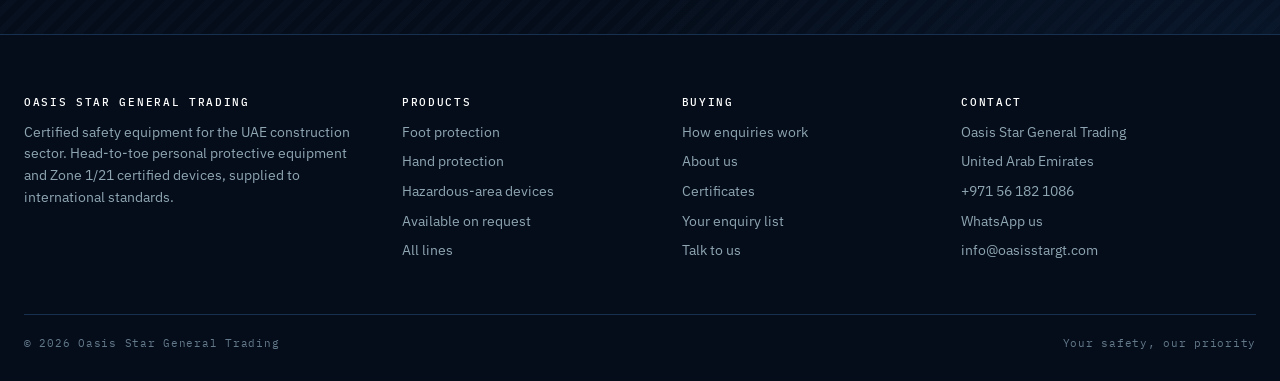
==== commit 61838c97: "Re-skin to night theme with suit-up hero and Kit a crew finder Builds the supplied 'Kit the whole wo" ====
--- a/site/index.html
+++ b/site/index.html
@@ -20,7 +20,7 @@
 <link rel="icon" href="favicon.svg" type="image/svg+xml">
 <link rel="preconnect" href="https://fonts.googleapis.com">
 <link rel="preconnect" href="https://fonts.gstatic.com" crossorigin>
-<link href="https://fonts.googleapis.com/css2?family=Archivo:wght@600;800&family=IBM+Plex+Mono:wght@400;500&family=IBM+Plex+Sans:wght@400;500;600&display=swap" rel="stylesheet">
+<link href="https://fonts.googleapis.com/css2?family=Archivo:wdth,wght@62..125,600..800&family=IBM+Plex+Mono:wght@400;500&family=IBM+Plex+Sans:wght@400;500;600&display=swap" rel="stylesheet">
 <link rel="stylesheet" href="assets/css/site.css">
 </head>
 <body>
@@ -41,15 +41,15 @@
     </a>
     <button class="burger" id="burger" aria-expanded="false" aria-controls="nav">Menu</button>
     <nav class="nav" id="nav" aria-label="Main">
-      <a href="index.html" aria-current="page">Home</a>
-      <a href="products.html">Products</a>
-      <a href="certificates.html">Certificates</a>
-      <a href="about.html">About</a>
-      <a href="enquiry.html">Enquiry</a>
+      <a href="index.html#suit-up" aria-current="page">Suit up</a>
+      <a href="index.html#kit-finder">Kit finder</a>
+      <a href="products.html">Catalogue</a>
+      <a href="products.html?cat=exdev">Ex-phones</a>
+      <a href="certificates.html#markings">Glove codes</a>
       <a href="contact.html">Contact</a>
     </nav>
     <a class="tally" href="enquiry.html">
-      <span class="tally__txt">Enquiry</span>
+      <span class="tally__txt">Quote list</span>
       <span class="tally__n" data-tally data-empty="true">0</span>
     </a>
   </div>
@@ -57,68 +57,102 @@
 
 <main id="main">
 
-  <section class="dark hero">
-    <div class="wrap">
-      <div class="hero__grid">
-        <div>
-          <span class="eyebrow">Oasis Star General Trading</span>
-          <h1>Certified safety equipment for UAE construction.</h1>
-          <p class="lede">Head-to-toe personal protective equipment that meets international standards, supplied to sites across the Emirates. Pick your products and sizes, send us the list, and we come back with pricing, stock and lead time.</p>
+  <!-- Suit-up hero: the worker is the way in. Each zone card shows the line
+       the kit finder picked for it (or what we source to order), and lights
+       up when the selection changes. Filled by initSuit() in app.js. -->
+  <section class="dark suit" id="suit-up">
+    <div class="wrap">
+      <div class="suit__grid">
+        <div class="suit__copy">
+          <span class="kicker">Professional PPE solutions</span>
+          <h1><span class="nw">Kit the whole</span> <em>worker.</em></h1>
+          <p class="suit__lede">Certified PPE for UAE sites, head to toe. Pick your industry and the hazards on the permit below &mdash; we build the kit, light it up on the worker and put it on your quote list in one tap.</p>
           <div class="actions">
-            <a class="btn btn--primary" href="products.html">View the catalogue</a>
-            <a class="btn btn--ghost" href="#compliance-finder">Find kit by hazard</a>
-          </div>
-        </div>
-
-        <dl class="hero__facts">
-          <div class="hero__fact"><dt>Range</dt><dd>Helmets, gloves, coveralls, safety footwear, reflective vests, eye and face protection</dd></div>
-          <div class="hero__fact"><dt>Standards</dt><dd>EN ISO, ASTM and ANSI/ISEA certified lines, plus ATEX and IECEx equipment</dd></div>
-          <div class="hero__fact"><dt>Brands</dt><dd>Red Wing, ecom instruments, Roughneck</dd></div>
-          <div class="hero__fact"><dt>Supply</dt><dd>Delivery to site or store across the UAE</dd></div>
-        </dl>
-      </div>
-
-      <!-- Category board: mandatory-action signage, used as the way in. -->
-      <div class="gate">
-        <div class="gate__head">
-          <h2>Protection, head to toe</h2>
-          <p>Six categories. Three carry documented lines today; the rest are supplied to your specification.</p>
-        </div>
-        <div class="gate__grid">
-          <a class="disc" href="products.html?cat=foot"><span class="disc__sign"><svg><use href="#pic-foot"></use></svg></span><span class="disc__label">Foot protection</span><span class="disc__n">Safety boots and shoes</span></a>
-          <a class="disc" href="products.html?cat=hand"><span class="disc__sign"><svg><use href="#pic-hand"></use></svg></span><span class="disc__label">Hand protection</span><span class="disc__n">Impact and cut gloves</span></a>
-          <a class="disc" href="products.html?cat=exdev"><span class="disc__sign"><svg><use href="#pic-gas"></use></svg></span><span class="disc__label">Hazardous-area devices</span><span class="disc__n">Zone 1/21 devices</span></a>
-          <a class="disc" href="products.html?cat=head"><span class="disc__sign"><svg><use href="#pic-head"></use></svg></span><span class="disc__label">Head protection</span><span class="disc__n">Safety helmets</span></a>
-          <a class="disc" href="products.html?cat=eye"><span class="disc__sign"><svg><use href="#pic-eye"></use></svg></span><span class="disc__label">Eye and face</span><span class="disc__n">Spectacles and shields</span></a>
-          <a class="disc" href="products.html?cat=body"><span class="disc__sign"><svg><use href="#pic-body"></use></svg></span><span class="disc__label">Body protection</span><span class="disc__n">Coveralls and vests</span></a>
-        </div>
-      </div>
-    </div>
-  </section>
-
-  <!-- Compliance finder: hazards from the risk assessment → the lines whose
-       datasheets cover them. Rendered from data.js by initFinder(). -->
-  <section class="section band" id="compliance-finder">
-    <div class="wrap">
-      <span class="eyebrow eyebrow--mandate">Compliance finder</span>
-      <h2 style="max-width:22ch">Tell us the hazard. We show the kit and the standard that covers it.</h2>
-      <p class="lede" style="margin-bottom:30px">Pick the hazards from your risk assessment and, if you like, your industry. Every result shows the proof from the manufacturer&rsquo;s datasheet.</p>
-      <div class="finder panel" id="finder">
-        <div class="finder__step">
-          <span class="step__n">01</span>
-          <h3>Hazards on site</h3>
-          <div id="finder-hazards"></div>
-        </div>
-        <div class="finder__step">
-          <span class="step__n">02</span>
-          <h3>Industry <span class="hint" style="display:inline">optional</span></h3>
-          <div class="finder__chips" id="finder-industries"></div>
-        </div>
-        <div class="finder__step">
-          <span class="step__n">03</span>
-          <h3>Recommended kit</h3>
-          <div class="lines" id="finder-results">
-            <noscript><p class="cert__note" style="padding:14px 0">The finder needs JavaScript. Send your hazards on <a href="https://wa.me/971561821086">WhatsApp</a> and we will spec the kit.</p></noscript>
+            <a class="btn btn--primary" href="#kit-finder">Kit a crew</a>
+            <a class="btn btn--ghost" href="products.html">View the catalogue</a>
+          </div>
+          <div class="ticker" aria-label="Quotation line">
+            <span class="ticker__live">Quotes open</span>
+            <span>GST <span data-gst>--:--:--</span></span>
+            <a href="https://wa.me/971561821086" target="_blank" rel="noopener">WhatsApp +971 56 182 1086</a>
+          </div>
+        </div>
+
+        <div class="stage" aria-label="Protection zones on the worker">
+          <div class="stage__figure"><img src="assets/img/hero-worker.png" alt="Site worker in a white hard hat, safety glasses, hi-vis vest, work gloves and safety boots" width="248" height="600"></div>
+        <div class="zone zone--l zone--head" data-zone="head">
+          <div class="zone__head"><span class="zone__icon"><svg><use href="#pic-head"></use></svg></span><span class="zone__title">Head</span><span class="zone__state" data-state="idle">&ndash;</span></div>
+          <p class="zone__item"></p><p class="zone__std"></p><p class="zone__note"></p>
+        </div>
+        <div class="zone zone--l zone--eyes" data-zone="eyes">
+          <div class="zone__head"><span class="zone__icon"><svg><use href="#pic-eye"></use></svg></span><span class="zone__title">Eyes &amp; face</span><span class="zone__state" data-state="idle">&ndash;</span></div>
+          <p class="zone__item"></p><p class="zone__std"></p><p class="zone__note"></p>
+        </div>
+        <div class="zone zone--l zone--hands" data-zone="hands">
+          <div class="zone__head"><span class="zone__icon"><svg><use href="#pic-hand"></use></svg></span><span class="zone__title">Hands</span><span class="zone__state" data-state="idle">&ndash;</span></div>
+          <p class="zone__item"></p><p class="zone__std"></p><p class="zone__note"></p>
+        </div>
+        <div class="zone zone--r zone--body" data-zone="body">
+          <div class="zone__head"><span class="zone__icon"><svg><use href="#pic-body"></use></svg></span><span class="zone__title">Body</span><span class="zone__state" data-state="idle">&ndash;</span></div>
+          <p class="zone__item"></p><p class="zone__std"></p><p class="zone__note"></p>
+        </div>
+        <div class="zone zone--r zone--dev" data-zone="dev">
+          <div class="zone__head"><span class="zone__icon"><svg><use href="#pic-gas"></use></svg></span><span class="zone__title">Ex devices</span><span class="zone__state" data-state="idle">&ndash;</span></div>
+          <p class="zone__item"></p><p class="zone__std"></p><p class="zone__note"></p>
+        </div>
+        <div class="zone zone--r zone--feet" data-zone="feet">
+          <div class="zone__head"><span class="zone__icon"><svg><use href="#pic-foot"></use></svg></span><span class="zone__title">Feet</span><span class="zone__state" data-state="idle">&ndash;</span></div>
+          <p class="zone__item"></p><p class="zone__std"></p><p class="zone__note"></p>
+        </div>
+        </div>
+
+        <aside class="prof" aria-label="Your site profile">
+          <div class="prof__card">
+            <div class="prof__title">Site profile <small>(your selection)</small></div>
+            <dl style="margin:0">
+              <div class="prof__row"><dt>Industry</dt><dd data-prof="industry">Any</dd></div>
+              <div class="prof__row"><dt>Hazards on permit</dt><dd data-prof="hazards">0</dd></div>
+              <div class="prof__row"><dt>Crew size</dt><dd data-prof="crew">25</dd></div>
+              <div class="prof__row"><dt>Lines from stock</dt><dd data-prof="stock">0</dd></div>
+              <div class="prof__row"><dt>Sourced to order</dt><dd data-prof="order">0</dd></div>
+            </dl>
+          </div>
+          <div class="prof__card ring">
+            <svg viewBox="0 0 80 80" aria-hidden="true"><circle class="ring__bg" cx="40" cy="40" r="33"/><circle class="ring__fg" cx="40" cy="40" r="33" stroke-dasharray="207.3" stroke-dashoffset="207.3"/></svg>
+            <div><div class="ring__n" data-ring>0 / 6</div><div class="ring__l">Protection zones covered from documented lines</div></div>
+          </div>
+          <a class="prof__card doc" href="certificates.html" style="text-decoration:none">Every line ships with its datasheet and certificate &rarr;</a>
+        </aside>
+      </div>
+    </div>
+  </section>
+
+  <section class="section dark kit" id="kit-finder">
+    <div class="wrap">
+      <div class="kit__head">
+        <div><span class="eyebrow">Kit finder</span><h2>Kit a crew</h2></div>
+        <p>Pick the industry and the hazards on your permit. We build the kit, light it up on the worker and put it on your quote list in one tap.</p>
+        <button class="btn btn--quiet kit__reset" type="button" data-kit-reset>Reset filters</button>
+      </div>
+      <div class="kit__panel" id="kit">
+        <div class="kit__col"><p class="kit__label">1. Industry</p><div class="tiles" data-kit-industries></div></div>
+        <div class="kit__col"><p class="kit__label">2. Hazards</p><div class="hz" data-kit-hazards></div></div>
+        <div class="kit__col">
+          <p class="kit__label">3. Crew size</p>
+          <label class="crew"><svg><use href="#ic-crew"></use></svg><input type="number" min="1" max="5000" value="25" inputmode="numeric" data-kit-crew aria-label="Crew size"> workers</label>
+          <button class="btn btn--primary kit__go" type="button" data-kit-go>Get recommended kit &rarr;</button>
+          <p class="kit__hint">Sizes are confirmed on the quotation &mdash; send a size breakdown with your list.</p>
+        </div>
+        <div class="kit__col kit__col--out">
+          <p class="kit__label">Recommended kit</p>
+          <div class="kit__out">
+            <ul class="kitlist" data-kit-list><noscript><li>The kit finder needs JavaScript. Send your hazards on WhatsApp and we will spec the kit.</li></noscript></ul>
+            <div class="kit__actions">
+              <button class="btn btn--primary" type="button" data-kit-add>Add to quote</button>
+              <a class="btn btn--quiet" href="#" target="_blank" rel="noopener" data-kit-wa>Quote on WhatsApp</a>
+              <a class="btn btn--quiet" href="certificates.html">View kit details</a>
+              <button class="btn btn--quiet" type="button" data-kit-pdf>Download PDF</button>
+            </div>
           </div>
         </div>
       </div>
--- a/site/assets/css/site.css
+++ b/site/assets/css/site.css
@@ -696,3 +696,246 @@
     animation: none !important;
   }
 }
+
+/* ==========================================================================
+   NIGHT THEME — "Kit the whole worker" (Oct 2026 redesign, developer brief)
+   Redefines the palette tokens for a deep-navy site with an electric-blue
+   accent, and restyles the light-surface components to match. Type stays
+   Archivo / IBM Plex; headings use Archivo's condensed width axis.
+   ========================================================================== */
+:root {
+  --ink:        #050D1A;   /* deepest navy — masthead, footer, dark bands   */
+  --steel:      #0C1A2E;   /* raised panels                                 */
+  --slate:      #8EA3C0;   /* secondary text                                */
+  --mandate:    #2F8BFF;   /* electric blue — pictograms, links, focus      */
+  --mandate-d:  #1F6FE0;
+  --signal:     #1F7BFF;   /* primary action                                */
+  --signal-d:   #1563D6;
+  --concrete:   #0A1628;   /* banded surface                                */
+  --paper:      #07111F;   /* page background                               */
+  --line:       #1C3352;
+  --line-dark:  #18304F;
+  --amber:      #5FB0FF;
+  --text:       #E7EEFB;
+  --glow:       rgba(47,139,255,.45);
+  --ok:         #22C55E;
+  --review:     #F5A524;
+  --radius:     6px;
+  --max:        1540px;
+  --hatch-dark:  repeating-linear-gradient(-45deg, transparent 0 7px, rgba(120,170,255,.025) 7px 14px);
+  --hatch-light: repeating-linear-gradient(-45deg, transparent 0 7px, rgba(120,170,255,.02) 7px 14px);
+}
+body { color: var(--text); }
+h1, h2, h3, h4 { font-stretch: 72%; letter-spacing: 0; }
+h1 { font-size: clamp(46px, 6.4vw, 92px); line-height: .92; }
+h2 { font-size: clamp(30px, 3.8vw, 50px); line-height: .95; }
+h3 { font-size: 20px; }
+.lede, .dark .lede { color: var(--slate); }
+.dark { color: var(--text); }
+.dark::before {
+  background:
+    radial-gradient(120% 80% at 18% 0%, rgba(47,139,255,.14), transparent 62%),
+    radial-gradient(90% 70% at 100% 100%, rgba(47,139,255,.06), transparent 58%),
+    var(--hatch-dark);
+}
+.marking, .dark .marking {
+  color: #B8C8E0; border-color: var(--line); border-left-color: var(--mandate);
+  background: repeating-linear-gradient(-45deg, transparent 0 6px, rgba(47,139,255,.07) 6px 12px);
+}
+.masthead { background: rgba(5,13,26,.92); backdrop-filter: blur(10px); }
+.brand__mark { width: 44px; height: 38px; }
+.brand__name { font-stretch: 72%; font-size: 28px; letter-spacing: .01em; }
+.nav a { font-family: var(--f-display); font-stretch: 80%; font-weight: 600; font-size: 16px; letter-spacing: .01em; text-transform: none; color: #C6D3E8; }
+.nav a[aria-current="page"] { border-bottom-color: var(--mandate); }
+.tally { background: var(--signal); color: #fff; border-radius: var(--radius); }
+.tally__n, .tally__n[data-empty="true"] { background: #fff; color: var(--ink); }
+.btn { border-radius: var(--radius); font-family: var(--f-body); font-size: 15px; font-weight: 500; letter-spacing: 0; text-transform: none; }
+.tally { font-family: var(--f-body); font-size: 15px; letter-spacing: 0; text-transform: none; }
+.btn--primary { color: #fff; box-shadow: 0 6px 24px rgba(31,123,255,.28); }
+.btn--ghost { border-color: #2B4A73; }
+.btn--quiet { color: var(--text); border-color: #2B4A73; }
+.btn--quiet:hover { border-color: var(--mandate); }
+.panel, .receipt, .sheet, .req__item, .guide__item, .chip, .pick select, .wa-quote,
+.field input, .field select, .field textarea, .finder__gap {
+  background: var(--steel); color: var(--text);
+}
+.field input:focus, .field select:focus, .field textarea:focus { background: #0F2140; }
+.panel, .sheet, .req__item, .guide__item { border-color: var(--line); box-shadow: 0 0 0 1px rgba(47,139,255,.04), 0 18px 40px rgba(0,0,0,.25); }
+.sheet__panel { background: #0A1730; border-color: var(--line); }
+.sheet__photo { border-radius: var(--radius); background: #fff; }
+.line__size { background: #0F2140; border-color: var(--line); }
+.chip { border-color: var(--line); color: #C6D3E8; }
+.disc { background: var(--steel); }
+.disc:hover { background: #102544; }
+.wa-quote:hover { background: var(--mandate); }
+.toast { border-left-color: var(--mandate); }
+.foot { background: var(--ink); border-top: 1px solid var(--line-dark); }
+.stepper button, .stepper input { background: #0F2140; color: var(--text); border: 1px solid var(--line); }
+@media print { body { background: #fff; color: #000; } }
+
+/* ---------- Suit-up hero ---------------------------------------------- */
+.suit { padding: 46px 0 40px; overflow: hidden; }
+.suit::after {          /* floor glow under the worker */
+  content: ''; position: absolute; left: 50%; bottom: 0; width: 760px; height: 300px;
+  transform: translateX(-50%); pointer-events: none; z-index: 0;
+  background: radial-gradient(50% 40% at 50% 78%, rgba(47,139,255,.22), transparent 70%);
+}
+.suit__grid { display: grid; grid-template-columns: minmax(320px, 430px) 1fr 300px; gap: 28px; align-items: start; }
+.kicker { display: flex; align-items: center; gap: 12px; font-family: var(--f-mono); font-size: 11px; letter-spacing: .2em; text-transform: uppercase; color: #C6D3E8; margin-bottom: 22px; }
+.kicker::before { content: ''; width: 38px; height: 2px; background: var(--mandate); box-shadow: 0 0 10px var(--glow); }
+.suit h1 { margin-bottom: 22px; font-size: clamp(46px, 4.4vw, 72px); }
+.suit h1 .nw { white-space: nowrap; }
+.suit h1 em { font-style: normal; color: var(--mandate); display: block; text-shadow: 0 0 34px rgba(47,139,255,.35); }
+.suit__lede { color: #C6D3E8; font-size: 16.5px; max-width: 40ch; }
+.ticker { display: flex; flex-wrap: wrap; gap: 6px 18px; align-items: center; margin-top: 22px; padding: 9px 12px; border: 1px solid var(--line); border-radius: var(--radius); background: rgba(12,26,46,.7); font-family: var(--f-mono); font-size: 10.5px; letter-spacing: .1em; text-transform: uppercase; color: #9FB4D3; width: fit-content; }
+.ticker__live { color: #FF5A5A; display: inline-flex; align-items: center; gap: 7px; }
+.ticker__live::before { content: ''; width: 8px; height: 8px; border-radius: 50%; background: #FF4D4D; box-shadow: 0 0 8px #FF4D4D; }
+.ticker a { color: inherit; text-decoration: none; }
+
+.stage { position: relative; min-height: 600px; }
+.stage__figure { position: absolute; left: 50%; top: 0; width: 248px; transform: translateX(-50%); z-index: 1; }
+.stage__figure img { width: 100%; height: auto; }
+.stage::before { content: ''; position: absolute; left: 50%; top: 4%; width: 420px; height: 92%; transform: translateX(-50%); background: radial-gradient(45% 50% at 50% 45%, rgba(47,139,255,.16), transparent 72%); pointer-events: none; }
+.zone {
+  position: absolute; z-index: 2; width: 236px;
+  background: linear-gradient(180deg, rgba(14,32,58,.92), rgba(8,20,38,.92));
+  border: 1px solid rgba(47,139,255,.45); border-radius: 8px; padding: 11px 13px 12px;
+  box-shadow: 0 0 0 1px rgba(47,139,255,.08), 0 0 22px rgba(47,139,255,.16);
+  transition: border-color .25s, box-shadow .25s;
+}
+.zone[data-lit="true"] { border-color: #5FB0FF; box-shadow: 0 0 0 1px rgba(95,176,255,.4), 0 0 34px rgba(47,139,255,.42); }
+.zone__head { display: flex; align-items: center; gap: 9px; margin-bottom: 6px; }
+.zone__icon { width: 26px; height: 26px; border-radius: 50%; background: rgba(47,139,255,.18); display: grid; place-items: center; flex: none; }
+.zone__icon svg { width: 17px; height: 17px; fill: #fff; }
+.zone__title { font-family: var(--f-display); font-stretch: 72%; font-weight: 800; font-size: 17px; white-space: nowrap; text-transform: uppercase; letter-spacing: .01em; flex: 1; }
+.zone__state { font-family: var(--f-mono); font-size: 9.5px; letter-spacing: .06em; text-transform: uppercase; padding: 2px 7px; border-radius: 4px; border: 1px solid; white-space: nowrap; }
+.zone__state[data-state="ok"] { color: var(--ok); border-color: rgba(34,197,94,.6); background: rgba(34,197,94,.1); }
+.zone__state[data-state="request"] { color: var(--review); border-color: rgba(245,165,36,.6); background: rgba(245,165,36,.1); }
+.zone__state[data-state="idle"] { color: var(--slate); border-color: var(--line); }
+.zone__item { font-size: 14px; margin: 0; color: var(--text); }
+.zone__std { font-family: var(--f-mono); font-size: 11.5px; color: #9FC4FF; margin: 2px 0 0; }
+.zone__note { font-size: 12.5px; color: var(--slate); margin: 2px 0 0; }
+.zone::after {          /* connector toward the figure */
+  content: ''; position: absolute; top: 50%; height: 1px; width: var(--reach, 40px);
+  background: linear-gradient(90deg, rgba(95,176,255,.9), rgba(95,176,255,.15));
+  box-shadow: 0 0 6px var(--glow);
+}
+.zone--l::after { left: 100%; }
+.zone--r::after { right: 100%; transform: scaleX(-1); }
+.zone--head  { left: 0;  top: 6px;   --reach: 60px; }
+.zone--eyes  { left: 0;  top: 172px; --reach: 46px; }
+.zone--hands { left: 0;  top: 340px; --reach: 40px; }
+.zone--body  { right: 0; top: 120px; --reach: 46px; }
+.zone--dev   { right: 0; top: 286px; --reach: 40px; }
+.zone--feet  { right: 0; top: 452px; --reach: 56px; }
+
+.prof { display: flex; flex-direction: column; gap: 16px; }
+.prof__card { background: linear-gradient(180deg, rgba(14,32,58,.92), rgba(8,20,38,.92)); border: 1px solid rgba(47,139,255,.4); border-radius: 8px; padding: 15px 16px; }
+.prof__title { display: flex; align-items: center; gap: 9px; font-family: var(--f-display); font-stretch: 72%; font-weight: 800; font-size: 18px; text-transform: uppercase; margin-bottom: 8px; }
+.prof__title small { font-family: var(--f-mono); font-size: 10px; letter-spacing: .1em; color: var(--slate); font-weight: 400; }
+.prof__row { display: flex; justify-content: space-between; gap: 12px; padding: 8px 0; border-top: 1px solid var(--line); font-size: 14px; }
+.prof__row dt { color: #C6D3E8; margin: 0; }
+.prof__row dd { margin: 0; font-family: var(--f-mono); font-size: 13px; text-align: right; }
+.ring { display: flex; align-items: center; gap: 18px; }
+.ring svg { width: 78px; height: 78px; transform: rotate(-90deg); flex: none; }
+.ring circle { fill: none; stroke-width: 7; }
+.ring .ring__bg { stroke: #16304F; }
+.ring .ring__fg { stroke: var(--mandate); stroke-linecap: round; filter: drop-shadow(0 0 5px var(--glow)); transition: stroke-dashoffset .4s; }
+.ring__n { font-family: var(--f-display); font-stretch: 72%; font-weight: 800; font-size: 30px; line-height: 1; }
+.ring__l { font-size: 13.5px; color: #C6D3E8; }
+
+/* ---------- Kit finder ------------------------------------------------ */
+.kit { padding: 34px 0 70px; }
+.kit__head { display: flex; align-items: end; gap: 28px; flex-wrap: wrap; margin-bottom: 18px; }
+.kit__head h2 { margin: 0; padding-left: 18px; border-left: 4px solid var(--mandate); }
+.kit__head .eyebrow { margin: 0 0 4px 22px; color: var(--mandate); }
+.kit__head p { margin: 0; max-width: 52ch; color: #C6D3E8; font-size: 15px; padding-left: 26px; border-left: 1px solid var(--line); }
+.kit__reset { margin-left: auto; }
+.kit__panel { display: grid; grid-template-columns: 1.3fr 1.25fr .75fr 1.75fr; border: 1px solid rgba(47,139,255,.35); border-radius: 10px; background: linear-gradient(180deg, rgba(12,28,52,.85), rgba(8,18,34,.9)); box-shadow: 0 0 40px rgba(47,139,255,.08); }
+.kit__col { padding: 20px; border-right: 1px solid var(--line); min-width: 0; }
+.kit__col:last-child { border-right: 0; }
+.kit__label { font-family: var(--f-display); font-stretch: 75%; font-weight: 800; font-size: 17px; text-transform: uppercase; color: #9FC4FF; margin: 0 0 14px; }
+.tiles { display: grid; grid-template-columns: repeat(auto-fill, minmax(78px, 1fr)); gap: 8px; }
+.tile { display: flex; flex-direction: column; align-items: center; gap: 8px; padding: 14px 6px 12px; border: 1px solid var(--line); border-radius: 8px; background: rgba(12,26,46,.7); color: #C6D3E8; cursor: pointer; font-size: 12px; text-align: center; transition: border-color .15s, background .15s; overflow-wrap: anywhere; }
+.tile svg { width: 30px; height: 30px; stroke: currentColor; fill: none; stroke-width: 1.6; stroke-linecap: round; stroke-linejoin: round; }
+.tile:hover { border-color: var(--mandate); }
+.tile[aria-pressed="true"] { background: var(--signal); border-color: #5FB0FF; color: #fff; box-shadow: 0 0 20px rgba(31,123,255,.4); }
+.hz { display: flex; flex-wrap: wrap; gap: 8px; }
+.hz button { display: inline-flex; align-items: center; gap: 7px; padding: 7px 10px; border: 1px solid var(--line); border-radius: 6px; background: rgba(12,26,46,.7); color: #C6D3E8; font-size: 13px; cursor: pointer; }
+.hz button::before { content: ''; width: 12px; height: 12px; border: 1px solid #4B6A92; border-radius: 3px; flex: none; }
+.hz button[aria-pressed="true"] { background: var(--signal); border-color: #5FB0FF; color: #fff; }
+.hz button[aria-pressed="true"]::before { border-color: #fff; background: #fff; mask: none; box-shadow: inset 0 0 0 2px var(--signal); }
+.hz button:hover { border-color: var(--mandate); }
+.crew { display: flex; align-items: center; gap: 12px; margin-bottom: 18px; color: #C6D3E8; font-size: 14px; }
+.crew svg { width: 30px; height: 30px; stroke: currentColor; fill: none; stroke-width: 1.6; }
+.crew input { -moz-appearance: textfield; appearance: textfield; width: 84px; height: 46px; text-align: center; font-family: var(--f-display); font-stretch: 75%; font-weight: 800; font-size: 26px; border: 1px solid var(--line); border-radius: 6px; background: #0F2140; color: var(--text); }
+.kit__go { width: 100%; justify-content: center; }
+.kitlist { list-style: none; margin: 0; padding: 0; }
+.kitlist li { display: grid; grid-template-columns: 38px 1fr auto; gap: 10px; align-items: center; padding: 7px 0; border-bottom: 1px solid var(--line); }
+.kitlist__thumb { width: 38px; height: 38px; border-radius: 6px; background: rgba(47,139,255,.16); display: grid; place-items: center; overflow: hidden; }
+.kitlist__thumb img { width: 100%; height: 100%; object-fit: cover; background: #fff; }
+.kitlist__thumb svg { width: 22px; height: 22px; fill: #fff; }
+.kitlist__name { font-size: 13.5px; line-height: 1.25; margin: 0; }
+.kitlist__std { font-family: var(--f-mono); font-size: 10.5px; color: #6FB2FF; margin: 2px 0 0; }
+.kitlist__std[data-state="request"] { color: var(--review); }
+.kitlist__qty { font-family: var(--f-mono); font-size: 12.5px; color: #C6D3E8; white-space: nowrap; }
+.kit__out { display: grid; grid-template-columns: 1fr 168px; gap: 18px; }
+.kit__actions { display: flex; flex-direction: column; gap: 10px; }
+.kit__actions .btn { justify-content: center; padding-left: 10px; padding-right: 10px; }
+.kit__hint { font-size: 12px; color: var(--slate); margin: 10px 0 0; }
+
+@media (max-width: 1180px) {
+  .suit__grid { grid-template-columns: 1fr 300px; }
+  .suit__copy { grid-column: 1 / -1; }
+  .kit__panel { grid-template-columns: 1fr 1fr; }
+  .kit__col:nth-child(2) { border-right: 0; }
+  .kit__col:nth-child(-n+2) { border-bottom: 1px solid var(--line); }
+}
+@media (max-width: 860px) {
+  .suit__grid { grid-template-columns: 1fr; }
+  .stage { min-height: 520px; }
+  .zone { padding: 8px 9px; }
+  .zone__title { font-size: 14px; }
+  .zone__item { font-size: 12px; }
+  .zone__std { font-size: 10.5px; }
+  .zone__note { display: none; }
+  .stage { min-height: 540px; }
+  .zone__state { font-size: 9px; padding: 1px 5px; }
+  .zone__icon { width: 20px; height: 20px; }
+  .zone__icon svg { width: 13px; height: 13px; }
+  .zone::after { --reach: 14px; }
+  /* Phones: cards flow in two columns either side of the figure. */
+  .stage { display: grid; grid-template-columns: 1fr minmax(120px, 38%) 1fr; grid-template-rows: repeat(3, auto); gap: 10px 0; min-height: 0; }
+  .stage__figure { position: relative; left: auto; transform: none; width: 100%; grid-column: 2; grid-row: 1 / 4; align-self: center; }
+  .zone { position: relative; left: auto; right: auto; top: auto; width: auto; min-width: 0; }
+  .zone--l { grid-column: 1; } .zone--r { grid-column: 3; }
+  .zone--head, .zone--body { grid-row: 1; } .zone--eyes, .zone--dev { grid-row: 2; } .zone--hands, .zone--feet { grid-row: 3; }
+  .zone--r { margin-top: 36px; }
+  .zone--feet { margin-top: 0; align-self: end; }
+  .kit__panel { grid-template-columns: 1fr; }
+  .kit__col { border-right: 0; border-bottom: 1px solid var(--line); }
+  .kit__out { grid-template-columns: 1fr; }
+  .kit__head p { padding-left: 0; border-left: 0; }
+  .kit__reset { margin-left: 0; }
+}
+@media (max-width: 560px) {
+  .brand__name { font-size: 21px; white-space: nowrap; }
+  .brand__mark { width: 34px; height: 30px; }
+}
+@media (max-width: 420px) {
+  .zone__head { flex-wrap: wrap; gap: 5px; }
+  .zone__icon { display: none; }
+}
+@media print {
+  body.print-kit > *:not(main), body.print-kit main > *:not(#kit-finder) { display: none !important; }
+  body.print-kit .kit__panel { border: 0; background: none; box-shadow: none; display: block; color: #000; }
+  body.print-kit .kit__col:not(.kit__col--out), body.print-kit .kit__actions, body.print-kit .kit__reset { display: none !important; }
+  body.print-kit .kitlist__name, body.print-kit .kitlist__qty, body.print-kit .kitlist__std { color: #000; }
+}
+
+.crew input::-webkit-outer-spin-button, .crew input::-webkit-inner-spin-button { -webkit-appearance: none; margin: 0; }
+.add { background: var(--signal); color: #fff; border: 1px solid var(--signal); border-radius: var(--radius); font-family: var(--f-body); font-weight: 500; letter-spacing: 0; text-transform: none; cursor: pointer; }
+.add:hover { background: var(--signal-d); }
+.add[data-added="true"] { background: var(--ok); border-color: var(--ok); }
+.btn--dark { background: var(--steel); border-color: #2B4A73; }
+.btn--dark:hover { background: #102544; border-color: var(--mandate); }
